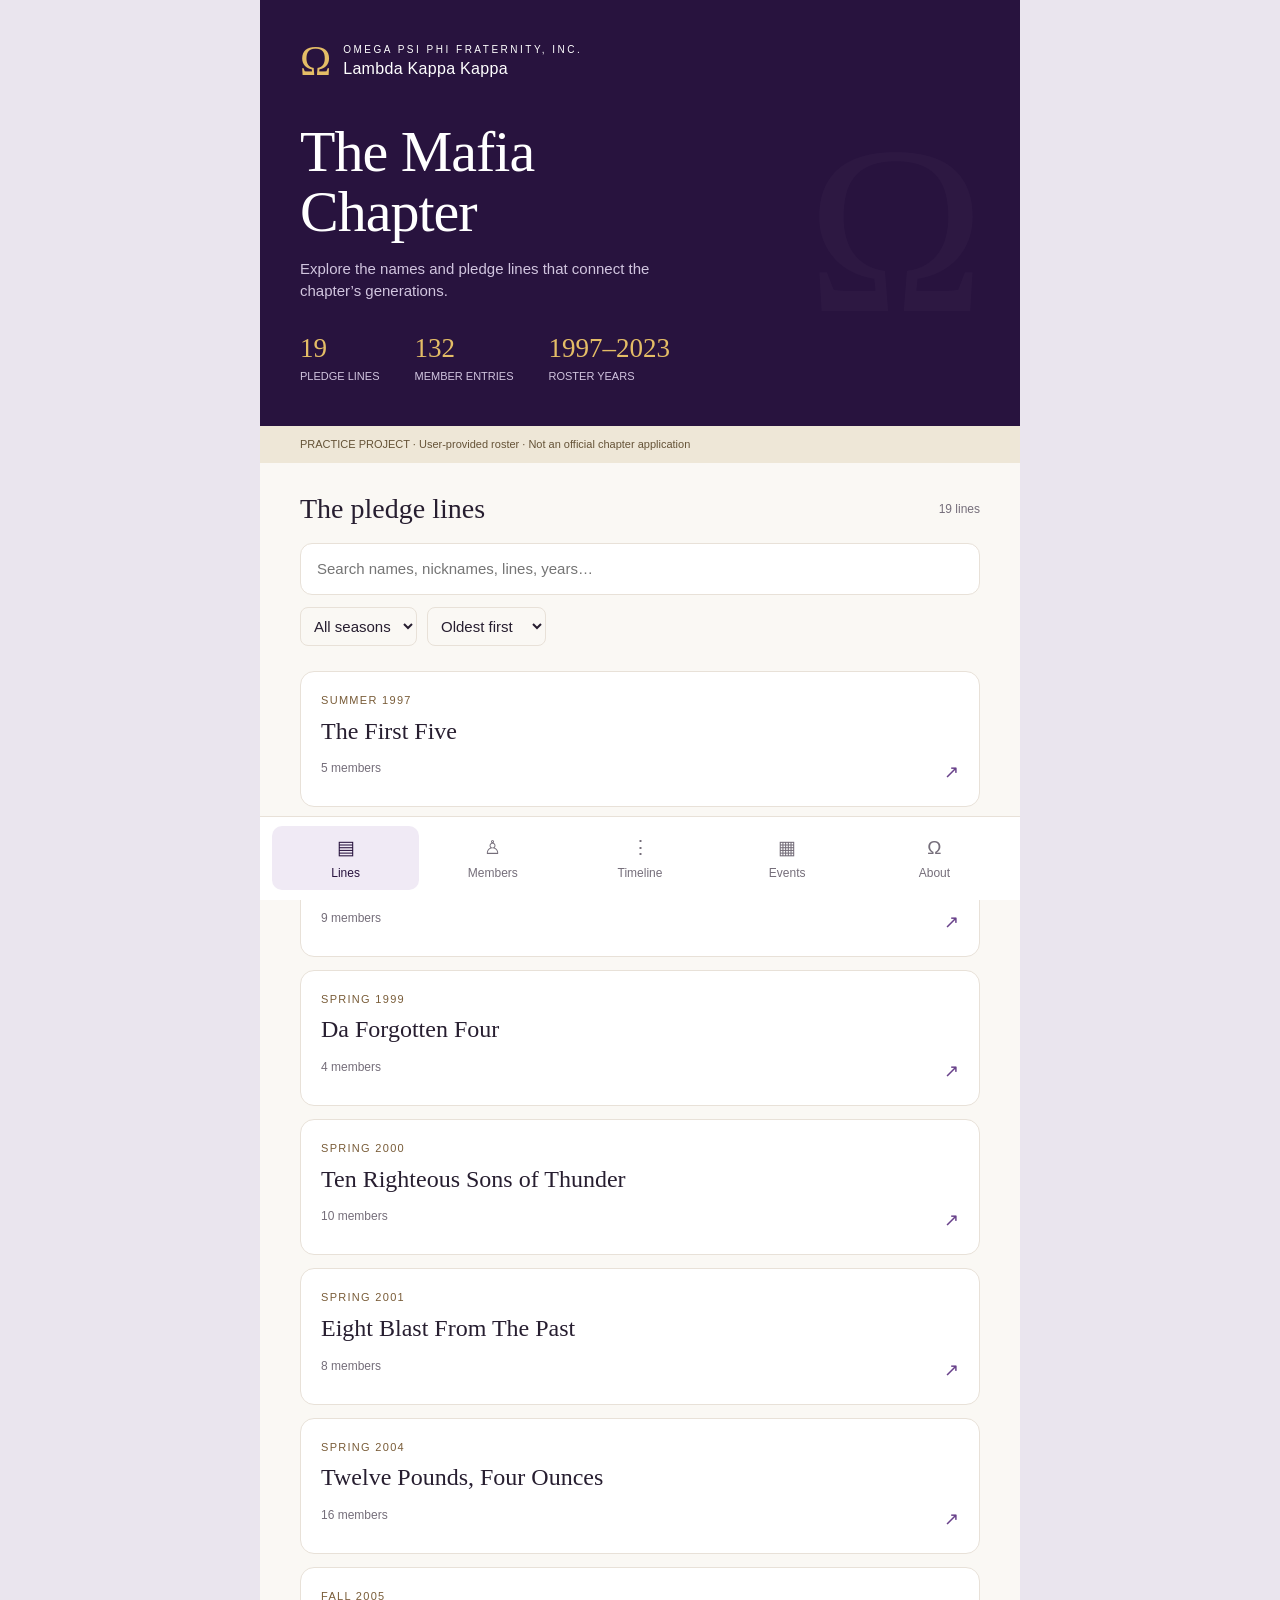
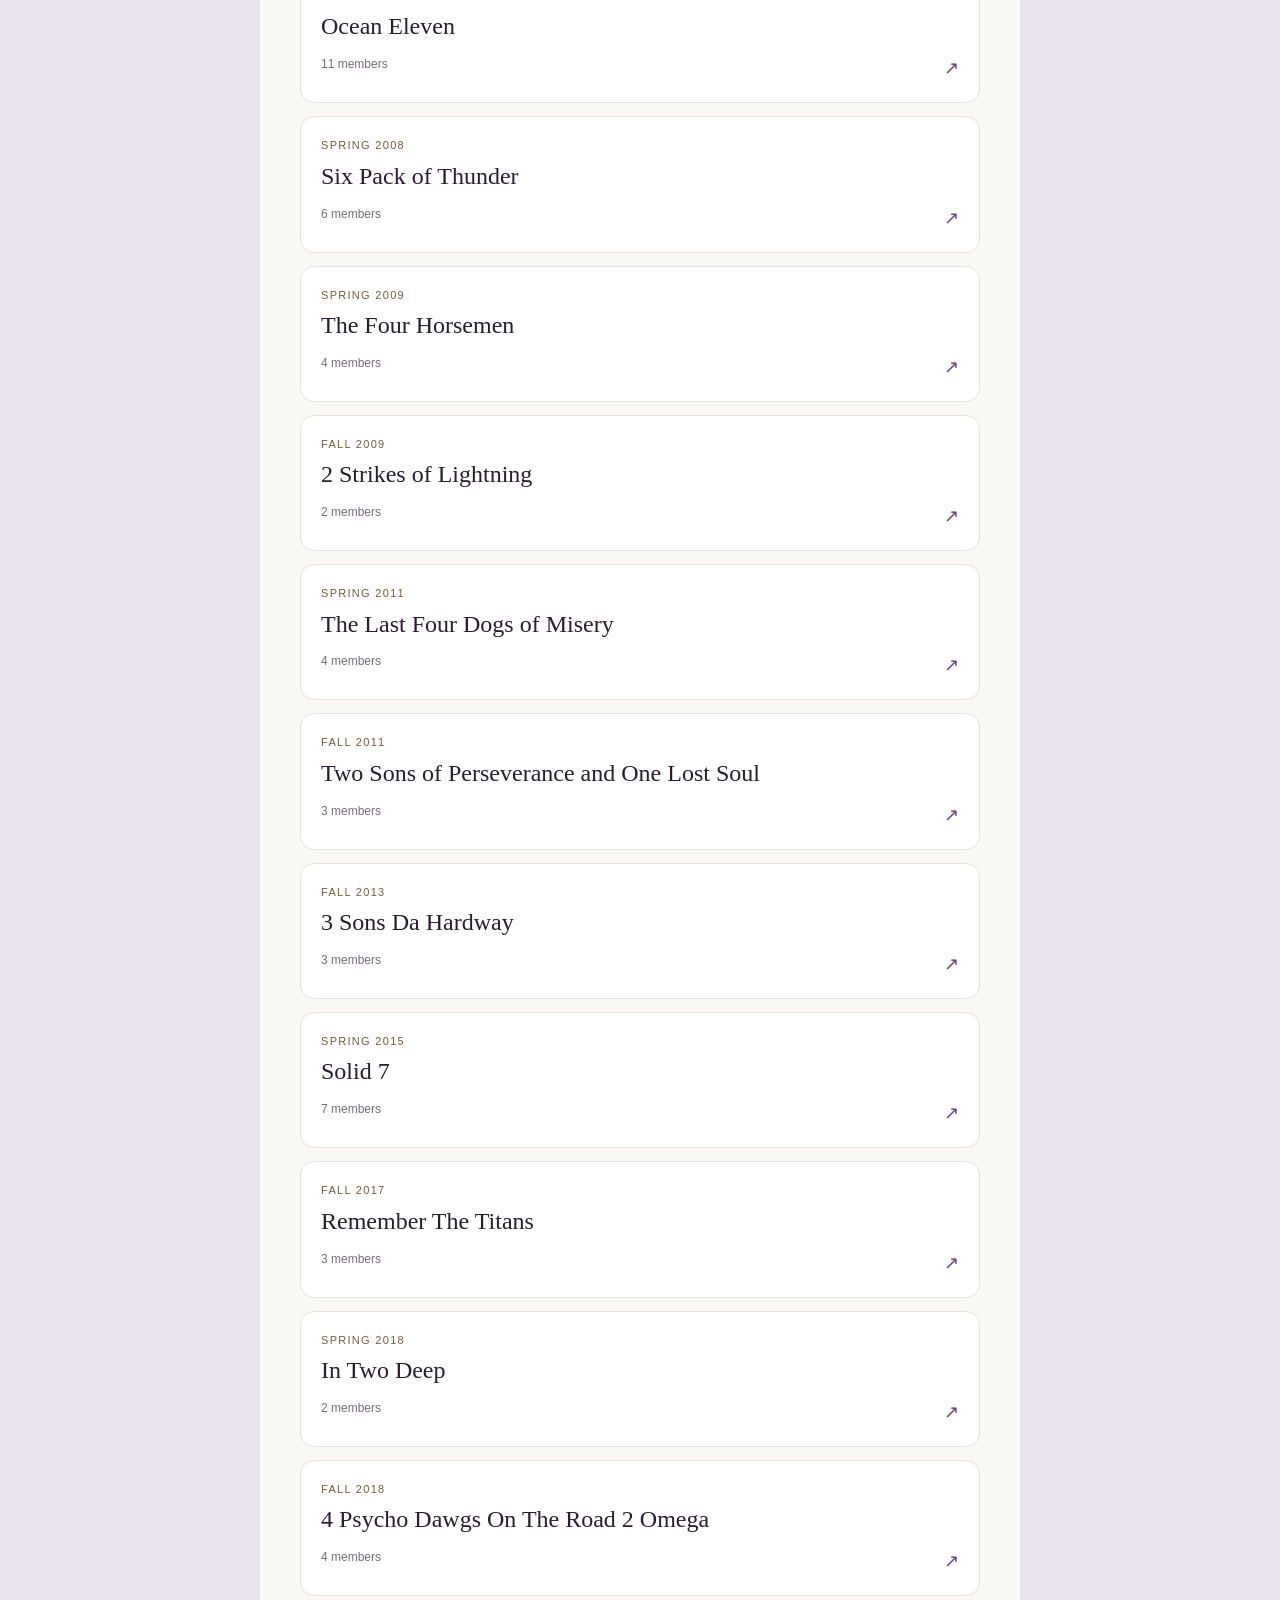
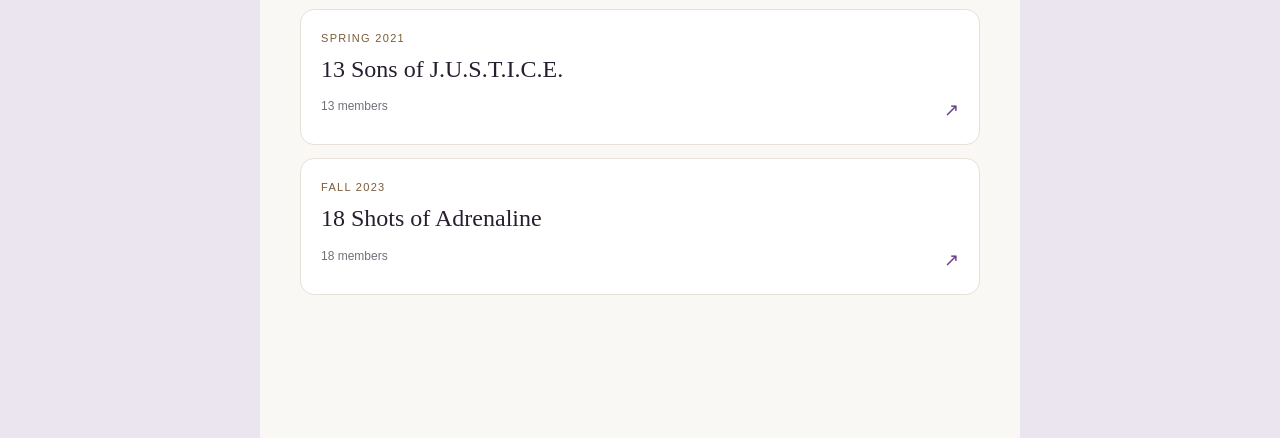
==== index.html @ e1d03f43 "Add chapter events page and lineage navigation" ====
<!doctype html>
<html lang="en"><head><meta charset="utf-8"><meta name="viewport" content="width=device-width,initial-scale=1,viewport-fit=cover"><meta name="theme-color" content="#28133e"><title>LKK · The Lineage</title>
<style>
:root{--purple:#28133e;--gold:#e4bd66;--ink:#271e30;--muted:#756e7a;--paper:#faf8f4;--line:#e8e1d8}*{box-sizing:border-box}body{margin:0;background:#eae5ee;color:var(--ink);font:15px/1.5 -apple-system,BlinkMacSystemFont,"Segoe UI",sans-serif}button,input,select{font:inherit}button{cursor:pointer}button:focus-visible,input:focus-visible,select:focus-visible{outline:3px solid #b582dc;outline-offset:3px}.app{max-width:760px;margin:auto;min-height:100dvh;background:var(--paper);padding-bottom:100px}header{background:var(--purple);color:#fff;padding:30px 25px 35px;position:relative;overflow:hidden}.brand{display:flex;align-items:center;gap:12px}.omega{color:var(--gold);font:42px Georgia,serif;line-height:1}.eyebrow{font-size:10px;letter-spacing:2.5px;text-transform:uppercase}.chapter{font-size:16px;letter-spacing:.3px}header h1{font:46px/1.04 Georgia,serif;letter-spacing:-1px;margin:40px 0 15px;max-width:420px}header h1 em{font-weight:400;color:var(--gold)}header p{color:#d1c5df;max-width:370px;margin:0}.stats{display:flex;gap:35px;margin-top:30px}.stats strong{font:27px Georgia,serif;color:var(--gold);display:block}.stats small{color:#d1c5df;font-size:11px}.watermark{position:absolute;right:-15px;top:92px;font:240px Georgia;color:#ffffff06;pointer-events:none}.notice{padding:10px 25px;background:#eee7d7;color:#655337;font-size:11px}main{padding:25px}h2{font:28px Georgia,serif;margin:0}h3{font:24px/1.2 Georgia,serif;margin:8px 0 14px}.section-head{display:flex;justify-content:space-between;gap:10px;align-items:center;margin-bottom:18px}.count{font-size:12px;color:var(--muted)}.search{width:100%;padding:14px 16px;border:1px solid var(--line);background:#fff;border-radius:12px;margin-bottom:12px}.filters{display:flex;gap:10px;margin-bottom:25px;flex-wrap:wrap}select{background:transparent;border:1px solid var(--line);border-radius:8px;padding:9px;color:var(--ink);max-width:100%}.line-card{border:1px solid var(--line);border-radius:14px;padding:20px;background:white;margin-bottom:13px;display:block;width:100%;text-align:left;color:var(--ink)}.line-card:hover{border-color:#9f7abe}.meta{font-size:11px;color:#795c38;letter-spacing:1.3px;text-transform:uppercase}.card-bottom{display:flex;justify-content:space-between;color:var(--muted);font-size:12px}.arrow{color:#69428b;font-size:18px}.avatar{display:flex;align-items:center;justify-content:center;border-radius:50%;background:#eee7f3;color:#69428b;width:43px;height:43px;flex-shrink:0;font-size:13px}.member{display:flex;width:100%;text-align:left;gap:12px;align-items:center;border:0;border-bottom:1px solid var(--line);padding:16px 0;background:none;color:var(--ink)}.member strong{font-size:14px;font-weight:600;display:block}.member small{color:var(--muted)}.nav{position:fixed;bottom:0;left:50%;transform:translateX(-50%);width:min(760px,100%);display:flex;background:#fff;border-top:1px solid var(--line);padding:9px 12px calc(10px + env(safe-area-inset-bottom));z-index:5}.nav a{flex:1;text-align:center;text-decoration:none;color:var(--muted);padding:8px;border-radius:10px;font-size:12px}.nav a:hover{background:#f0eaf5}.nav button{flex:1;border:0;background:none;color:var(--muted);padding:8px;border-radius:10px;font-size:12px}.nav span{display:block;font-size:19px;margin-bottom:2px}.nav button[aria-current=page]{color:var(--purple);background:#f0eaf5}.empty{padding:40px 10px;text-align:center;color:var(--muted)}dialog{border:0;border-radius:20px;padding:26px;width:min(500px,calc(100% - 30px));max-height:85dvh;background:var(--paper);color:var(--ink)}dialog::backdrop{background:#1f122ba8;backdrop-filter:blur(4px)}.close{float:right;background:#eae3ef;border:0;border-radius:50%;width:36px;height:36px;color:var(--purple)}.detail-hero{padding:25px 0 10px}.detail-hero .avatar{width:72px;height:72px;font-size:22px;margin-bottom:20px}.back{border:0;background:none;color:#69428b;padding:0 0 20px}.timeline{border-left:2px solid #e0d4b8;margin-left:9px;padding-left:23px}.timeline .line-card{position:relative}.timeline .line-card:before{content:'';position:absolute;left:-31px;top:24px;width:10px;height:10px;border:3px solid var(--paper);border-radius:50%;background:#916dad}.about{color:var(--muted)}.about h3{color:var(--ink);margin-top:30px}.pill{display:inline-block;background:#eee7f3;color:#69428b;border-radius:20px;padding:5px 12px;font-size:12px}.hint{font-size:12px;color:var(--muted)}@media(min-width:650px){header{padding:40px}.watermark{right:35px}main{padding:30px 40px}header h1{font-size:58px}.notice{padding-left:40px}}
</style></head><body><div class="app">
<header><div class="brand"><span class="omega" aria-hidden="true">Ω</span><div><div class="eyebrow">Omega Psi Phi Fraternity, Inc.</div><div class="chapter">Lambda Kappa Kappa</div></div></div><div class="watermark" aria-hidden="true">Ω</div><h1>The Mafia Chapter</h1><p>Explore the names and pledge lines that connect the chapter’s generations.</p><div class="stats"><div><strong id="line-count"></strong><small>PLEDGE LINES</small></div><div><strong id="member-count"></strong><small>MEMBER ENTRIES</small></div><div><strong>1997–2023</strong><small>ROSTER YEARS</small></div></div></header>
<div class="notice">PRACTICE PROJECT · User-provided roster · Not an official chapter application</div>
<main id="main"></main><nav class="nav" aria-label="Main navigation"><button data-view="lines" aria-current="page"><span aria-hidden="true">▤</span>Lines</button><button data-view="members"><span aria-hidden="true">♙</span>Members</button><button data-view="timeline"><span aria-hidden="true">⋮</span>Timeline</button><a href="events.html"><span aria-hidden="true">▦</span>Events</a><button data-view="about"><span aria-hidden="true">Ω</span>About</button></nav></div>
<dialog id="profile" aria-labelledby="profile-title"><button class="close" aria-label="Close member profile">×</button><div id="profile-body"></div></dialog>
<script id="roster" type="application/json">[{"season": "Summer", "year": 1997, "name": "The First Five", "members": ["Romey “9-mm” Smith", "Darrin “Lil-Cheese” Bedell", "James “Serious” Kador", "Troy “Quesimoto” Williams", "Deverett “He’s Resting” Vercher"]}, {"season": "Spring", "year": 1998, "name": "Notorious 9", "members": ["Parris Taylor", "James Dorsey", "Elvin Sterling", "Kevin Lee", "Richard Rey", "Dedric Moore", "Kendrick Smith", "Edwin Wilson", "Ivan Diggs"]}, {"season": "Spring", "year": 1999, "name": "Da Forgotten Four", "members": ["Edselle “AlQueholic” Cunningham, Jr.", "Edward B. “Coulon” Smith", "Jason “Quepac” Brown", "Curtis “Ghostdog” Shepherd"]}, {"season": "Spring", "year": 2000, "name": "Ten Righteous Sons of Thunder", "members": ["Leonard “Lockdown” Harry", "Donovan “Hellhound” Jackson", "Quintin “Lockjaw” Merrett", "Joe “D. J. M.I.A.” Anthony", "Hubert “Specta-Que” Robins", "Brian “Heathcliff” Hilton", "Darrin “Major Pain” Browder", "Kwame “Que-Jo” Asante", "Rogee “Que-Ball” Clark", "Michael “Pa-Pa” Watson"]}, {"season": "Spring", "year": 2001, "name": "Eight Blast From The Past", "members": ["Mario “Scrappy Que” Moody", "Jarius “Spook-Dog” Morgan", "Brian “Hands of Stone” T. Wilson", "Aaron “E.R.” Richard", "Khari “Can’t Get Right” Singleton", "Chad “Quefusion” Chrisentary", "Channing “Darkside” Warner", "George “Yogi-Que” Thompson Jr."]}, {"season": "Spring", "year": 2004, "name": "Twelve Pounds, Four Ounces", "members": ["Errol “Rev” Domingue", "Leslie “Red Bull” Parms", "Jeremy “Eddie Kane” Pierre", "Corey “Heavy Duty” Miller", "Leroy “Silencer” Taylor", "Durward “Rogain” Craig", "Johnny “Nocturnal” Duncan", "Andre “Bad Blood” Gordon", "Korey “C-Murder” Miller", "Brandon “Max Pain” Williams", "Anthony “Die-Hard” Williams", "Marcus “Executioner” Thomas", "Agaha “FrankQueStein” Brass", "Kevin “Shaky” Harris", "Andre “Deacon” Harmon", "Troy “Accountant” Jones"]}, {"season": "Fall", "year": 2005, "name": "Ocean Eleven", "members": ["Ron “Mini Me” Robertson", "Chermond “Shalamar” Thomas", "Reggie “Dr. Jekyll” Coleman", "Dale “Mr. Tibbs” Flowers", "Ritchie “Mr. Hyde” Coleman", "Jonathan “Scooter” Hebert", "Melvin “Undertaker” Grigsby", "Isreal “Miestro” Williams", "Anthony “Jamaica-Q Funk” Ewers", "Robert “Rockwilder” Parham", "James “John Coffee” Thomas"]}, {"season": "Spring", "year": 2008, "name": "Six Pack of Thunder", "members": ["Elliott “Strong Arm” Searcy", "Derek “Ab-Que-La-The Butcher” Morgan", "Theo “G Que” Holt", "Edgar “Diabolic Que” Algere", "Myron “GridLock” Daniels", "Thomas “Que Ban” Williams Jr."]}, {"season": "Spring", "year": 2009, "name": "The Four Horsemen", "members": ["Markus “Scooby Que” Sylvester", "Warren “Muddy Waters” Fort", "James “Making The Band” Charles", "Michael “Tackleberry” Swilley"]}, {"season": "Fall", "year": 2009, "name": "2 Strikes of Lightning", "members": ["Donald “Psycho Pathic Que” Robins II", "Kenya “Querazy” Rounds"]}, {"season": "Spring", "year": 2011, "name": "The Last Four Dogs of Misery", "members": ["Jehu “Queruption” Portier", "Leo “Half-Dead” Walls Jr.", "John “Olym-Que-lus” Moffit", "Melvin “Peek-Que-Boo” Edwards"]}, {"season": "Fall", "year": 2011, "name": "Two Sons of Perseverance and One Lost Soul", "members": ["Jaubert Anbeau IV", "Willie Parms", "K.C. “Bojangles” Gilbert"]}, {"season": "Fall", "year": 2013, "name": "3 Sons Da Hardway", "members": ["Emerson “Que Tight” Jackson", "Vernon “Call Dawg” Langley", "Rayland “Under Dawg” Johnson"]}, {"season": "Spring", "year": 2015, "name": "Solid 7", "members": ["Tremelle “Grey Skull” Neldare", "Walter “Q Militant” Griffin", "Ryan “The Qonductor” Harris", "Bryant “Jangle Leg” Clark", "Jeffrey “Wallstreet” Mickles", "Ashley “Qornbread” Williams", "Brice “BaQbone” Bates"]}, {"season": "Fall", "year": 2017, "name": "Remember The Titans", "members": ["Jerrett “Menoetius” Hickman", "Raymond “Prometheus” Bridges II", "Brandon “Epimetheus” Jones"]}, {"season": "Spring", "year": 2018, "name": "In Two Deep", "members": ["Antonio “BuQwheat” Gardner", "Matthew “DiplQmatt” Robins"]}, {"season": "Fall", "year": 2018, "name": "4 Psycho Dawgs On The Road 2 Omega", "members": ["Burnell “TiΩketmaster” Thompson", "DeCarlo “Benjamin ButtΩn” Lyles", "Brandon “Hat TriΩΩΩ” Miles", "Charles “Joe ClarΩ” Ayles"]}, {"season": "Spring", "year": 2021, "name": "13 Sons of J.U.S.T.I.C.E.", "members": ["Khiry “CoΩtail” Allen", "Arman “BreaΩing Point” Douglas", "Silas “Night Ωourt” Thomas, Jr.", "Darren “Daddy Duty” Ahmed", "Andrae’ “SharpshΩΩter” Holliday, Jr.", "Lee “Quiet Storm” Dixon, III", "Kenric “PlaymaΩer” Hickerson", "Murphy “Training Day” Paul", "Ronson “Her’Que’les” Scott, Sr.", "Lamont “National EnΩuirer” Cole", "Billy “The Ωovenant” Washington", "Elliott “PeacemaΩer” Temple", "Katrell “CaretaΩer” Dixon"]}, {"season": "Fall", "year": 2023, "name": "18 Shots of Adrenaline", "members": ["Chad “Chainsaw MassaΩre” Gradney", "Dwight “Ω-rious George” Robinson", "Christopher “CombaΩ Kid” Oubre", "Corey “G-4 Ωlassified” Audrict", "O.T. “Ω-fessions” Griffin", "Jordan “Bar ResΩue” Riullano", "Willie “Ωountry Grammar” Smith", "Anthony “VentriloΩuist” Jones", "William “Ωlockwork” Whitley", "Larry “MetiΩulous” Warner", "Joseph “BooΩ of Job” Coleman", "Jayson “BaΩdraft” Royal", "Marshon “Ice Ωube” Isaac", "Danzell “JaΩ of All Trades” Miller", "Terry “Ωlutch Performer” McNeely", "Larry “KinΩfish” Selders, Sr.", "Thomas “MalΩoIm X” Jackson", "Brandon “Ω’Angelo” Powell"]}]</script>
<script>
const lines=JSON.parse(document.getElementById('roster').textContent);
const main=document.getElementById('main'),dialog=document.getElementById('profile');
const members=lines.flatMap((line,li)=>line.members.map((name,mi)=>({name,line,li,mi})));
let view='lines',query='',season='All seasons',sort='oldest';
const escapeHtml=s=>String(s).replace(/[&<>"']/g,c=>({'&':'&amp;','<':'&lt;','>':'&gt;','"':'&quot;',"'":'&#39;'}[c]));
const fold=s=>s.normalize('NFKD').toLowerCase().replace(/[“”‘’'".,’-]/g,'').replace(/\s+/g,' ').trim();
function splitName(name){const match=name.match(/^(.*?)“(.*?)”\s*(.*)$/);return match?{full:(match[1]+match[3]).trim(),nick:match[2]}:{full:name,nick:''}}
function initials(name){return splitName(name).full.split(' ').filter(Boolean).slice(0,2).map(n=>n[0]).join('')}
function memberButton(m){const n=splitName(m.name);return `<button class="member" data-member="${m.li}:${m.mi}"><span class="avatar" aria-hidden="true">${escapeHtml(initials(m.name))}</span><span><strong>${escapeHtml(n.full)}</strong><small>${n.nick?escapeHtml('“'+n.nick+'”')+' · ':''}${m.line.season} ${m.line.year}</small></span><span class="arrow" style="margin-left:auto" aria-hidden="true">›</span></button>`}
function card(line){return `<button class="line-card" data-line="${lines.indexOf(line)}"><div class="meta">${line.season} ${line.year}</div><h3>${escapeHtml(line.name)}</h3><div class="card-bottom"><span>${line.members.length} members</span><span class="arrow" aria-hidden="true">↗</span></div></button>`}
function controls(){return `<input id="search" class="search" type="search" placeholder="Search names, nicknames, lines, years…" aria-label="Search lineage" value="${escapeHtml(query)}"><div class="filters"><select id="season" aria-label="Filter by season">${['All seasons','Spring','Summer','Fall'].map(s=>`<option ${season===s?'selected':''}>${s}</option>`).join('')}</select><select id="sort" aria-label="Sort years"><option value="oldest" ${sort==='oldest'?'selected':''}>Oldest first</option><option value="newest" ${sort==='newest'?'selected':''}>Newest first</option></select></div><div id="results" aria-live="polite"></div>`}
function matches(line){return season==='All seasons'||line.season===season}
function ordered(arr){return sort==='newest'?[...arr].reverse():arr}
function results(){const q=fold(query);let html,count;if(view==='members'){const filtered=ordered(members.filter(m=>matches(m.line)&&fold(m.name+' '+m.line.name+' '+m.line.season+' '+m.line.year).includes(q)));count=filtered.length;html=filtered.map(memberButton).join('')}else{const filtered=ordered(lines.filter(l=>matches(l)&&fold(l.season+' '+l.year+' '+l.name+' '+l.members.join(' ')).includes(q)));count=filtered.length;html=filtered.map(card).join('');if(view==='timeline')html=`<div class="timeline">${html}</div>`}document.getElementById('result-count').textContent=count+' '+(view==='members'?'members':'lines');document.getElementById('results').innerHTML=count?html:'<p class="empty">No matches. Try another name, year, or season.</p>'}
function render(){if(view==='about'){main.innerHTML=`<h2>Rooted in brotherhood.</h2><div class="about"><h3>The chapter archive</h3><p>A practice application exploring the pledge-line history of Lambda Kappa Kappa Chapter, Omega Psi Phi Fraternity, Inc.</p><p>The roster contains ${lines.length} lines and ${members.length} member entries, supplied for this project. Displayed years reflect that roster, rather than a claim of complete chapter history.</p><h3>About the records</h3><p>Names, nicknames, and line titles follow the supplied roster, with spacing and quotation punctuation cleaned up. Members remain in the supplied order. Official line numbers and mentor relationships have not been supplied.</p><p>“Twelve Pounds, Four Ounces” contains 16 supplied names. All 16 are retained.</p><h3>Practice version</h3><p>This version runs locally in your browser. It has no accounts, remote database, or editing system.</p></div>`;return}main.innerHTML=`<div class="section-head"><h2>${{lines:'The pledge lines',members:'The brotherhood',timeline:'Through the years'}[view]}</h2><span class="count" id="result-count"></span></div>${controls()}`;results();document.getElementById('search').addEventListener('input',e=>{query=e.target.value;results()});document.getElementById('season').addEventListener('change',e=>{season=e.target.value;results()});document.getElementById('sort').addEventListener('change',e=>{sort=e.target.value;results()})}
document.querySelector('.nav').addEventListener('click',e=>{const button=e.target.closest('[data-view]');if(!button)return;view=button.dataset.view;document.querySelectorAll('[data-view]').forEach(b=>b.removeAttribute('aria-current'));button.setAttribute('aria-current','page');render();main.scrollIntoView({behavior:matchMedia('(prefers-reduced-motion: reduce)').matches?'instant':'smooth'})});
main.addEventListener('click',e=>{const lineButton=e.target.closest('[data-line]'),member=e.target.closest('[data-member]');if(lineButton){const li=Number(lineButton.dataset.line),line=lines[li];main.innerHTML=`<button class="back">← Back to ${view==='timeline'?'timeline':'lines'}</button><div class="meta">${line.season} ${line.year}</div><h2>${escapeHtml(line.name)}</h2><p class="hint">${line.members.length} members · Listed in the order provided</p>${members.filter(m=>m.li===li).map(memberButton).join('')}`;main.querySelector('.back').addEventListener('click',render);main.scrollIntoView({behavior:'instant'})}if(member){const [li,mi]=member.dataset.member.split(':').map(Number),line=lines[li],name=splitName(line.members[mi]);document.getElementById('profile-body').innerHTML=`<div class="detail-hero"><div class="avatar" aria-hidden="true">${escapeHtml(initials(line.members[mi]))}</div><div class="meta">Lambda Kappa Kappa</div><h2 id="profile-title">${escapeHtml(name.full)}</h2>${name.nick?`<h3>“${escapeHtml(name.nick)}”</h3>`:''}<p class="pill">${line.season} ${line.year}</p><h3>${escapeHtml(line.name)}</h3><p class="hint">From the chapter lineage roster provided for this practice project.</p></div>`;dialog.showModal()}});
dialog.querySelector('.close').addEventListener('click',()=>dialog.close());dialog.addEventListener('click',e=>{if(e.target===dialog){const r=dialog.getBoundingClientRect();if(e.clientX<r.left||e.clientX>r.right||e.clientY<r.top||e.clientY>r.bottom)dialog.close()}});
document.getElementById('line-count').textContent=lines.length;document.getElementById('member-count').textContent=members.length;render();
</script></body></html>
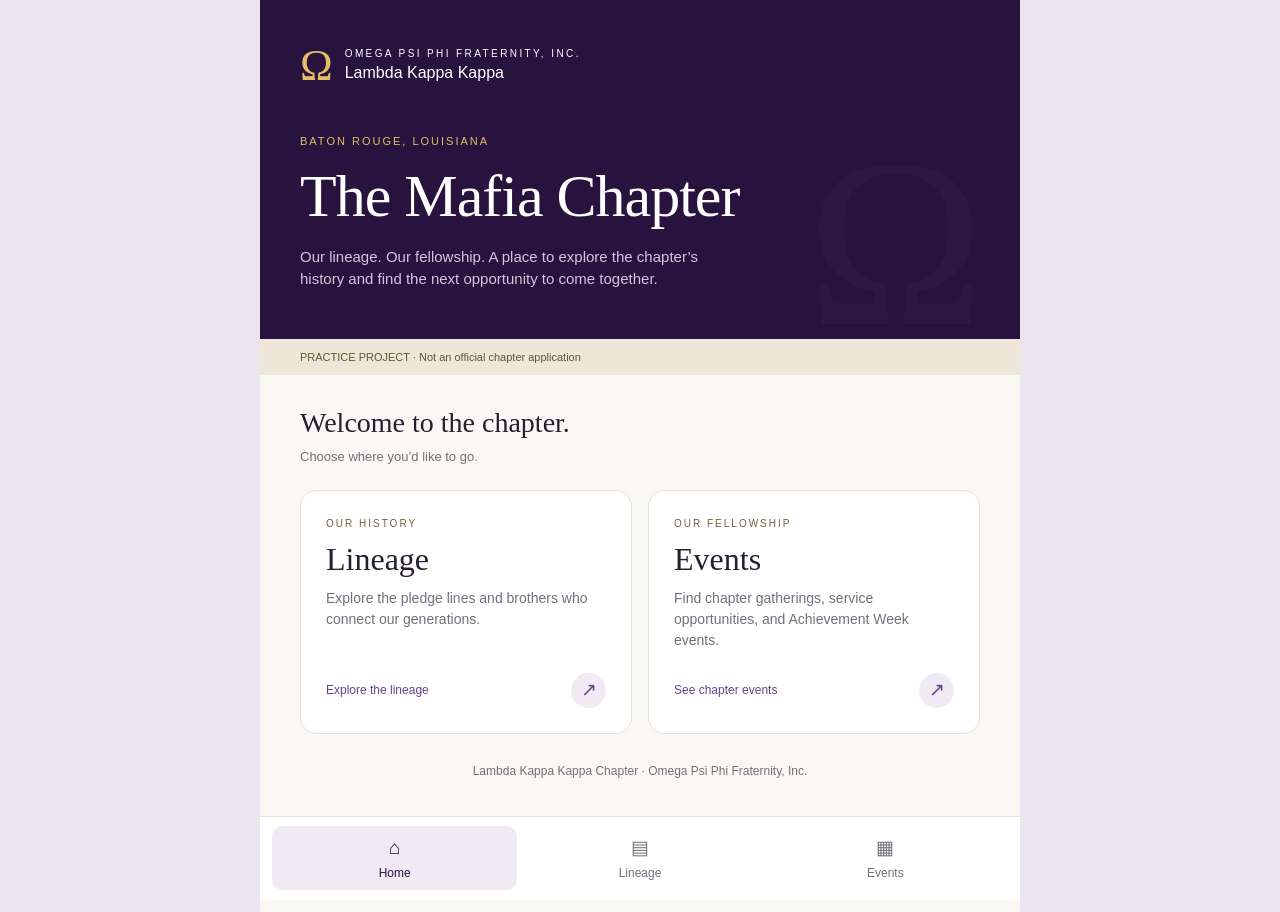
==== commit e05dbb62: "Add chapter home page and rename events headline Fellowship" ====
--- a/index.html
+++ b/index.html
@@ -1,31 +1,4 @@
 <!doctype html>
-<html lang="en"><head><meta charset="utf-8"><meta name="viewport" content="width=device-width,initial-scale=1,viewport-fit=cover"><meta name="theme-color" content="#28133e"><title>LKK · The Lineage</title>
-<style>
-:root{--purple:#28133e;--gold:#e4bd66;--ink:#271e30;--muted:#756e7a;--paper:#faf8f4;--line:#e8e1d8}*{box-sizing:border-box}body{margin:0;background:#eae5ee;color:var(--ink);font:15px/1.5 -apple-system,BlinkMacSystemFont,"Segoe UI",sans-serif}button,input,select{font:inherit}button{cursor:pointer}button:focus-visible,input:focus-visible,select:focus-visible{outline:3px solid #b582dc;outline-offset:3px}.app{max-width:760px;margin:auto;min-height:100dvh;background:var(--paper);padding-bottom:100px}header{background:var(--purple);color:#fff;padding:30px 25px 35px;position:relative;overflow:hidden}.brand{display:flex;align-items:center;gap:12px}.omega{color:var(--gold);font:42px Georgia,serif;line-height:1}.eyebrow{font-size:10px;letter-spacing:2.5px;text-transform:uppercase}.chapter{font-size:16px;letter-spacing:.3px}header h1{font:46px/1.04 Georgia,serif;letter-spacing:-1px;margin:40px 0 15px;max-width:420px}header h1 em{font-weight:400;color:var(--gold)}header p{color:#d1c5df;max-width:370px;margin:0}.stats{display:flex;gap:35px;margin-top:30px}.stats strong{font:27px Georgia,serif;color:var(--gold);display:block}.stats small{color:#d1c5df;font-size:11px}.watermark{position:absolute;right:-15px;top:92px;font:240px Georgia;color:#ffffff06;pointer-events:none}.notice{padding:10px 25px;background:#eee7d7;color:#655337;font-size:11px}main{padding:25px}h2{font:28px Georgia,serif;margin:0}h3{font:24px/1.2 Georgia,serif;margin:8px 0 14px}.section-head{display:flex;justify-content:space-between;gap:10px;align-items:center;margin-bottom:18px}.count{font-size:12px;color:var(--muted)}.search{width:100%;padding:14px 16px;border:1px solid var(--line);background:#fff;border-radius:12px;margin-bottom:12px}.filters{display:flex;gap:10px;margin-bottom:25px;flex-wrap:wrap}select{background:transparent;border:1px solid var(--line);border-radius:8px;padding:9px;color:var(--ink);max-width:100%}.line-card{border:1px solid var(--line);border-radius:14px;padding:20px;background:white;margin-bottom:13px;display:block;width:100%;text-align:left;color:var(--ink)}.line-card:hover{border-color:#9f7abe}.meta{font-size:11px;color:#795c38;letter-spacing:1.3px;text-transform:uppercase}.card-bottom{display:flex;justify-content:space-between;color:var(--muted);font-size:12px}.arrow{color:#69428b;font-size:18px}.avatar{display:flex;align-items:center;justify-content:center;border-radius:50%;background:#eee7f3;color:#69428b;width:43px;height:43px;flex-shrink:0;font-size:13px}.member{display:flex;width:100%;text-align:left;gap:12px;align-items:center;border:0;border-bottom:1px solid var(--line);padding:16px 0;background:none;color:var(--ink)}.member strong{font-size:14px;font-weight:600;display:block}.member small{color:var(--muted)}.nav{position:fixed;bottom:0;left:50%;transform:translateX(-50%);width:min(760px,100%);display:flex;background:#fff;border-top:1px solid var(--line);padding:9px 12px calc(10px + env(safe-area-inset-bottom));z-index:5}.nav a{flex:1;text-align:center;text-decoration:none;color:var(--muted);padding:8px;border-radius:10px;font-size:12px}.nav a:hover{background:#f0eaf5}.nav button{flex:1;border:0;background:none;color:var(--muted);padding:8px;border-radius:10px;font-size:12px}.nav span{display:block;font-size:19px;margin-bottom:2px}.nav button[aria-current=page]{color:var(--purple);background:#f0eaf5}.empty{padding:40px 10px;text-align:center;color:var(--muted)}dialog{border:0;border-radius:20px;padding:26px;width:min(500px,calc(100% - 30px));max-height:85dvh;background:var(--paper);color:var(--ink)}dialog::backdrop{background:#1f122ba8;backdrop-filter:blur(4px)}.close{float:right;background:#eae3ef;border:0;border-radius:50%;width:36px;height:36px;color:var(--purple)}.detail-hero{padding:25px 0 10px}.detail-hero .avatar{width:72px;height:72px;font-size:22px;margin-bottom:20px}.back{border:0;background:none;color:#69428b;padding:0 0 20px}.timeline{border-left:2px solid #e0d4b8;margin-left:9px;padding-left:23px}.timeline .line-card{position:relative}.timeline .line-card:before{content:'';position:absolute;left:-31px;top:24px;width:10px;height:10px;border:3px solid var(--paper);border-radius:50%;background:#916dad}.about{color:var(--muted)}.about h3{color:var(--ink);margin-top:30px}.pill{display:inline-block;background:#eee7f3;color:#69428b;border-radius:20px;padding:5px 12px;font-size:12px}.hint{font-size:12px;color:var(--muted)}@media(min-width:650px){header{padding:40px}.watermark{right:35px}main{padding:30px 40px}header h1{font-size:58px}.notice{padding-left:40px}}
-</style></head><body><div class="app">
-<header><div class="brand"><span class="omega" aria-hidden="true">Ω</span><div><div class="eyebrow">Omega Psi Phi Fraternity, Inc.</div><div class="chapter">Lambda Kappa Kappa</div></div></div><div class="watermark" aria-hidden="true">Ω</div><h1>The Mafia Chapter</h1><p>Explore the names and pledge lines that connect the chapter’s generations.</p><div class="stats"><div><strong id="line-count"></strong><small>PLEDGE LINES</small></div><div><strong id="member-count"></strong><small>MEMBER ENTRIES</small></div><div><strong>1997–2023</strong><small>ROSTER YEARS</small></div></div></header>
-<div class="notice">PRACTICE PROJECT · User-provided roster · Not an official chapter application</div>
-<main id="main"></main><nav class="nav" aria-label="Main navigation"><button data-view="lines" aria-current="page"><span aria-hidden="true">▤</span>Lines</button><button data-view="members"><span aria-hidden="true">♙</span>Members</button><button data-view="timeline"><span aria-hidden="true">⋮</span>Timeline</button><a href="events.html"><span aria-hidden="true">▦</span>Events</a><button data-view="about"><span aria-hidden="true">Ω</span>About</button></nav></div>
-<dialog id="profile" aria-labelledby="profile-title"><button class="close" aria-label="Close member profile">×</button><div id="profile-body"></div></dialog>
-<script id="roster" type="application/json">[{"season": "Summer", "year": 1997, "name": "The First Five", "members": ["Romey “9-mm” Smith", "Darrin “Lil-Cheese” Bedell", "James “Serious” Kador", "Troy “Quesimoto” Williams", "Deverett “He’s Resting” Vercher"]}, {"season": "Spring", "year": 1998, "name": "Notorious 9", "members": ["Parris Taylor", "James Dorsey", "Elvin Sterling", "Kevin Lee", "Richard Rey", "Dedric Moore", "Kendrick Smith", "Edwin Wilson", "Ivan Diggs"]}, {"season": "Spring", "year": 1999, "name": "Da Forgotten Four", "members": ["Edselle “AlQueholic” Cunningham, Jr.", "Edward B. “Coulon” Smith", "Jason “Quepac” Brown", "Curtis “Ghostdog” Shepherd"]}, {"season": "Spring", "year": 2000, "name": "Ten Righteous Sons of Thunder", "members": ["Leonard “Lockdown” Harry", "Donovan “Hellhound” Jackson", "Quintin “Lockjaw” Merrett", "Joe “D. J. M.I.A.” Anthony", "Hubert “Specta-Que” Robins", "Brian “Heathcliff” Hilton", "Darrin “Major Pain” Browder", "Kwame “Que-Jo” Asante", "Rogee “Que-Ball” Clark", "Michael “Pa-Pa” Watson"]}, {"season": "Spring", "year": 2001, "name": "Eight Blast From The Past", "members": ["Mario “Scrappy Que” Moody", "Jarius “Spook-Dog” Morgan", "Brian “Hands of Stone” T. Wilson", "Aaron “E.R.” Richard", "Khari “Can’t Get Right” Singleton", "Chad “Quefusion” Chrisentary", "Channing “Darkside” Warner", "George “Yogi-Que” Thompson Jr."]}, {"season": "Spring", "year": 2004, "name": "Twelve Pounds, Four Ounces", "members": ["Errol “Rev” Domingue", "Leslie “Red Bull” Parms", "Jeremy “Eddie Kane” Pierre", "Corey “Heavy Duty” Miller", "Leroy “Silencer” Taylor", "Durward “Rogain” Craig", "Johnny “Nocturnal” Duncan", "Andre “Bad Blood” Gordon", "Korey “C-Murder” Miller", "Brandon “Max Pain” Williams", "Anthony “Die-Hard” Williams", "Marcus “Executioner” Thomas", "Agaha “FrankQueStein” Brass", "Kevin “Shaky” Harris", "Andre “Deacon” Harmon", "Troy “Accountant” Jones"]}, {"season": "Fall", "year": 2005, "name": "Ocean Eleven", "members": ["Ron “Mini Me” Robertson", "Chermond “Shalamar” Thomas", "Reggie “Dr. Jekyll” Coleman", "Dale “Mr. Tibbs” Flowers", "Ritchie “Mr. Hyde” Coleman", "Jonathan “Scooter” Hebert", "Melvin “Undertaker” Grigsby", "Isreal “Miestro” Williams", "Anthony “Jamaica-Q Funk” Ewers", "Robert “Rockwilder” Parham", "James “John Coffee” Thomas"]}, {"season": "Spring", "year": 2008, "name": "Six Pack of Thunder", "members": ["Elliott “Strong Arm” Searcy", "Derek “Ab-Que-La-The Butcher” Morgan", "Theo “G Que” Holt", "Edgar “Diabolic Que” Algere", "Myron “GridLock” Daniels", "Thomas “Que Ban” Williams Jr."]}, {"season": "Spring", "year": 2009, "name": "The Four Horsemen", "members": ["Markus “Scooby Que” Sylvester", "Warren “Muddy Waters” Fort", "James “Making The Band” Charles", "Michael “Tackleberry” Swilley"]}, {"season": "Fall", "year": 2009, "name": "2 Strikes of Lightning", "members": ["Donald “Psycho Pathic Que” Robins II", "Kenya “Querazy” Rounds"]}, {"season": "Spring", "year": 2011, "name": "The Last Four Dogs of Misery", "members": ["Jehu “Queruption” Portier", "Leo “Half-Dead” Walls Jr.", "John “Olym-Que-lus” Moffit", "Melvin “Peek-Que-Boo” Edwards"]}, {"season": "Fall", "year": 2011, "name": "Two Sons of Perseverance and One Lost Soul", "members": ["Jaubert Anbeau IV", "Willie Parms", "K.C. “Bojangles” Gilbert"]}, {"season": "Fall", "year": 2013, "name": "3 Sons Da Hardway", "members": ["Emerson “Que Tight” Jackson", "Vernon “Call Dawg” Langley", "Rayland “Under Dawg” Johnson"]}, {"season": "Spring", "year": 2015, "name": "Solid 7", "members": ["Tremelle “Grey Skull” Neldare", "Walter “Q Militant” Griffin", "Ryan “The Qonductor” Harris", "Bryant “Jangle Leg” Clark", "Jeffrey “Wallstreet” Mickles", "Ashley “Qornbread” Williams", "Brice “BaQbone” Bates"]}, {"season": "Fall", "year": 2017, "name": "Remember The Titans", "members": ["Jerrett “Menoetius” Hickman", "Raymond “Prometheus” Bridges II", "Brandon “Epimetheus” Jones"]}, {"season": "Spring", "year": 2018, "name": "In Two Deep", "members": ["Antonio “BuQwheat” Gardner", "Matthew “DiplQmatt” Robins"]}, {"season": "Fall", "year": 2018, "name": "4 Psycho Dawgs On The Road 2 Omega", "members": ["Burnell “TiΩketmaster” Thompson", "DeCarlo “Benjamin ButtΩn” Lyles", "Brandon “Hat TriΩΩΩ” Miles", "Charles “Joe ClarΩ” Ayles"]}, {"season": "Spring", "year": 2021, "name": "13 Sons of J.U.S.T.I.C.E.", "members": ["Khiry “CoΩtail” Allen", "Arman “BreaΩing Point” Douglas", "Silas “Night Ωourt” Thomas, Jr.", "Darren “Daddy Duty” Ahmed", "Andrae’ “SharpshΩΩter” Holliday, Jr.", "Lee “Quiet Storm” Dixon, III", "Kenric “PlaymaΩer” Hickerson", "Murphy “Training Day” Paul", "Ronson “Her’Que’les” Scott, Sr.", "Lamont “National EnΩuirer” Cole", "Billy “The Ωovenant” Washington", "Elliott “PeacemaΩer” Temple", "Katrell “CaretaΩer” Dixon"]}, {"season": "Fall", "year": 2023, "name": "18 Shots of Adrenaline", "members": ["Chad “Chainsaw MassaΩre” Gradney", "Dwight “Ω-rious George” Robinson", "Christopher “CombaΩ Kid” Oubre", "Corey “G-4 Ωlassified” Audrict", "O.T. “Ω-fessions” Griffin", "Jordan “Bar ResΩue” Riullano", "Willie “Ωountry Grammar” Smith", "Anthony “VentriloΩuist” Jones", "William “Ωlockwork” Whitley", "Larry “MetiΩulous” Warner", "Joseph “BooΩ of Job” Coleman", "Jayson “BaΩdraft” Royal", "Marshon “Ice Ωube” Isaac", "Danzell “JaΩ of All Trades” Miller", "Terry “Ωlutch Performer” McNeely", "Larry “KinΩfish” Selders, Sr.", "Thomas “MalΩoIm X” Jackson", "Brandon “Ω’Angelo” Powell"]}]</script>
-<script>
-const lines=JSON.parse(document.getElementById('roster').textContent);
-const main=document.getElementById('main'),dialog=document.getElementById('profile');
-const members=lines.flatMap((line,li)=>line.members.map((name,mi)=>({name,line,li,mi})));
-let view='lines',query='',season='All seasons',sort='oldest';
-const escapeHtml=s=>String(s).replace(/[&<>"']/g,c=>({'&':'&amp;','<':'&lt;','>':'&gt;','"':'&quot;',"'":'&#39;'}[c]));
-const fold=s=>s.normalize('NFKD').toLowerCase().replace(/[“”‘’'".,’-]/g,'').replace(/\s+/g,' ').trim();
-function splitName(name){const match=name.match(/^(.*?)“(.*?)”\s*(.*)$/);return match?{full:(match[1]+match[3]).trim(),nick:match[2]}:{full:name,nick:''}}
-function initials(name){return splitName(name).full.split(' ').filter(Boolean).slice(0,2).map(n=>n[0]).join('')}
-function memberButton(m){const n=splitName(m.name);return `<button class="member" data-member="${m.li}:${m.mi}"><span class="avatar" aria-hidden="true">${escapeHtml(initials(m.name))}</span><span><strong>${escapeHtml(n.full)}</strong><small>${n.nick?escapeHtml('“'+n.nick+'”')+' · ':''}${m.line.season} ${m.line.year}</small></span><span class="arrow" style="margin-left:auto" aria-hidden="true">›</span></button>`}
-function card(line){return `<button class="line-card" data-line="${lines.indexOf(line)}"><div class="meta">${line.season} ${line.year}</div><h3>${escapeHtml(line.name)}</h3><div class="card-bottom"><span>${line.members.length} members</span><span class="arrow" aria-hidden="true">↗</span></div></button>`}
-function controls(){return `<input id="search" class="search" type="search" placeholder="Search names, nicknames, lines, years…" aria-label="Search lineage" value="${escapeHtml(query)}"><div class="filters"><select id="season" aria-label="Filter by season">${['All seasons','Spring','Summer','Fall'].map(s=>`<option ${season===s?'selected':''}>${s}</option>`).join('')}</select><select id="sort" aria-label="Sort years"><option value="oldest" ${sort==='oldest'?'selected':''}>Oldest first</option><option value="newest" ${sort==='newest'?'selected':''}>Newest first</option></select></div><div id="results" aria-live="polite"></div>`}
-function matches(line){return season==='All seasons'||line.season===season}
-function ordered(arr){return sort==='newest'?[...arr].reverse():arr}
-function results(){const q=fold(query);let html,count;if(view==='members'){const filtered=ordered(members.filter(m=>matches(m.line)&&fold(m.name+' '+m.line.name+' '+m.line.season+' '+m.line.year).includes(q)));count=filtered.length;html=filtered.map(memberButton).join('')}else{const filtered=ordered(lines.filter(l=>matches(l)&&fold(l.season+' '+l.year+' '+l.name+' '+l.members.join(' ')).includes(q)));count=filtered.length;html=filtered.map(card).join('');if(view==='timeline')html=`<div class="timeline">${html}</div>`}document.getElementById('result-count').textContent=count+' '+(view==='members'?'members':'lines');document.getElementById('results').innerHTML=count?html:'<p class="empty">No matches. Try another name, year, or season.</p>'}
-function render(){if(view==='about'){main.innerHTML=`<h2>Rooted in brotherhood.</h2><div class="about"><h3>The chapter archive</h3><p>A practice application exploring the pledge-line history of Lambda Kappa Kappa Chapter, Omega Psi Phi Fraternity, Inc.</p><p>The roster contains ${lines.length} lines and ${members.length} member entries, supplied for this project. Displayed years reflect that roster, rather than a claim of complete chapter history.</p><h3>About the records</h3><p>Names, nicknames, and line titles follow the supplied roster, with spacing and quotation punctuation cleaned up. Members remain in the supplied order. Official line numbers and mentor relationships have not been supplied.</p><p>“Twelve Pounds, Four Ounces” contains 16 supplied names. All 16 are retained.</p><h3>Practice version</h3><p>This version runs locally in your browser. It has no accounts, remote database, or editing system.</p></div>`;return}main.innerHTML=`<div class="section-head"><h2>${{lines:'The pledge lines',members:'The brotherhood',timeline:'Through the years'}[view]}</h2><span class="count" id="result-count"></span></div>${controls()}`;results();document.getElementById('search').addEventListener('input',e=>{query=e.target.value;results()});document.getElementById('season').addEventListener('change',e=>{season=e.target.value;results()});document.getElementById('sort').addEventListener('change',e=>{sort=e.target.value;results()})}
-document.querySelector('.nav').addEventListener('click',e=>{const button=e.target.closest('[data-view]');if(!button)return;view=button.dataset.view;document.querySelectorAll('[data-view]').forEach(b=>b.removeAttribute('aria-current'));button.setAttribute('aria-current','page');render();main.scrollIntoView({behavior:matchMedia('(prefers-reduced-motion: reduce)').matches?'instant':'smooth'})});
-main.addEventListener('click',e=>{const lineButton=e.target.closest('[data-line]'),member=e.target.closest('[data-member]');if(lineButton){const li=Number(lineButton.dataset.line),line=lines[li];main.innerHTML=`<button class="back">← Back to ${view==='timeline'?'timeline':'lines'}</button><div class="meta">${line.season} ${line.year}</div><h2>${escapeHtml(line.name)}</h2><p class="hint">${line.members.length} members · Listed in the order provided</p>${members.filter(m=>m.li===li).map(memberButton).join('')}`;main.querySelector('.back').addEventListener('click',render);main.scrollIntoView({behavior:'instant'})}if(member){const [li,mi]=member.dataset.member.split(':').map(Number),line=lines[li],name=splitName(line.members[mi]);document.getElementById('profile-body').innerHTML=`<div class="detail-hero"><div class="avatar" aria-hidden="true">${escapeHtml(initials(line.members[mi]))}</div><div class="meta">Lambda Kappa Kappa</div><h2 id="profile-title">${escapeHtml(name.full)}</h2>${name.nick?`<h3>“${escapeHtml(name.nick)}”</h3>`:''}<p class="pill">${line.season} ${line.year}</p><h3>${escapeHtml(line.name)}</h3><p class="hint">From the chapter lineage roster provided for this practice project.</p></div>`;dialog.showModal()}});
-dialog.querySelector('.close').addEventListener('click',()=>dialog.close());dialog.addEventListener('click',e=>{if(e.target===dialog){const r=dialog.getBoundingClientRect();if(e.clientX<r.left||e.clientX>r.right||e.clientY<r.top||e.clientY>r.bottom)dialog.close()}});
-document.getElementById('line-count').textContent=lines.length;document.getElementById('member-count').textContent=members.length;render();
-</script></body></html>
+<html lang="en"><head><meta charset="utf-8"><meta name="viewport" content="width=device-width,initial-scale=1,viewport-fit=cover"><meta name="theme-color" content="#28133e"><title>Lambda Kappa Kappa · Home</title><style>
+*{box-sizing:border-box}body{margin:0;background:#eae5ee;color:#271e30;font:15px/1.5 -apple-system,BlinkMacSystemFont,"Segoe UI",sans-serif}.app{max-width:760px;min-height:100dvh;margin:auto;background:#faf8f4;padding-bottom:100px}header{position:relative;overflow:hidden;padding:32px 25px 40px;background:#28133e;color:#fff}.brand{display:flex;align-items:center;gap:12px}.omega{font:44px Georgia,serif;color:#e4bd66}.eyebrow{font-size:10px;text-transform:uppercase;letter-spacing:2.4px}.chapter{font-size:16px}.watermark{position:absolute;right:-15px;top:105px;font:240px Georgia,serif;color:#ffffff06;pointer-events:none}.welcome{color:#e4bd66;font-size:11px;letter-spacing:2px;text-transform:uppercase;margin:42px 0 15px}h1{font:48px/1.05 Georgia,serif;letter-spacing:-1px;margin:0 0 18px;max-width:450px}header p{color:#d1c5df;max-width:410px;margin:0}.notice{padding:10px 25px;background:#eee7d7;color:#655337;font-size:11px}main{padding:28px 25px}.heading{font:28px Georgia,serif;margin:0 0 8px}.intro{color:#756e7a;font-size:13px;margin:0 0 23px}.cards{display:grid;gap:16px}.card{padding:25px;background:#fff;border:1px solid #e8e1d8;border-radius:17px;text-decoration:none;color:inherit;display:block}.card:hover{border-color:#9f7abe;box-shadow:0 5px 20px #28133e08}.label{font-size:10px;text-transform:uppercase;letter-spacing:2px;color:#795c38}.card h2{font:32px Georgia,serif;margin:10px 0}.card p{color:#756e7a;font-size:14px;margin:0 0 22px}.card-bottom{display:flex;justify-content:space-between;align-items:center;gap:10px;font-size:12px;color:#69428b}.arrow{display:grid;place-items:center;background:#f0eaf5;border-radius:50%;width:35px;height:35px;font-size:19px}.footer{margin:28px 0 0;color:#756e7a;font-size:12px;text-align:center}.nav{position:fixed;bottom:0;left:50%;transform:translateX(-50%);width:min(760px,100%);display:flex;background:#fff;border-top:1px solid #e8e1d8;padding:9px 12px calc(10px + env(safe-area-inset-bottom))}.nav a{flex:1;text-align:center;text-decoration:none;color:#756e7a;padding:8px;border-radius:10px;font-size:12px}.nav span{display:block;font-size:19px;margin-bottom:2px}.nav a[aria-current=page]{color:#28133e;background:#f0eaf5}a:focus-visible{outline:3px solid #b582dc;outline-offset:3px}@media(min-width:650px){header{padding:40px 40px 48px}h1{font-size:60px}main{padding:32px 40px}.notice{padding-left:40px}.cards{grid-template-columns:1fr 1fr}.card{display:flex;flex-direction:column}.card-bottom{margin-top:auto}.watermark{right:35px}}
+</style></head><body><div class="app"><header><div class="brand"><span class="omega" aria-hidden="true">Ω</span><div><div class="eyebrow">Omega Psi Phi Fraternity, Inc.</div><div class="chapter">Lambda Kappa Kappa</div></div></div><div class="watermark" aria-hidden="true">Ω</div><div class="welcome">Baton Rouge, Louisiana</div><h1>The Mafia Chapter</h1><p>Our lineage. Our fellowship. A place to explore the chapter’s history and find the next opportunity to come together.</p></header><div class="notice">PRACTICE PROJECT · Not an official chapter application</div><main><h2 class="heading">Welcome to the chapter.</h2><p class="intro">Choose where you’d like to go.</p><div class="cards"><a class="card" href="lineage.html"><div class="label">Our history</div><h2>Lineage</h2><p>Explore the pledge lines and brothers who connect our generations.</p><div class="card-bottom"><span>Explore the lineage</span><span class="arrow" aria-hidden="true">↗</span></div></a><a class="card" href="events.html"><div class="label">Our fellowship</div><h2>Events</h2><p>Find chapter gatherings, service opportunities, and Achievement Week events.</p><div class="card-bottom"><span>See chapter events</span><span class="arrow" aria-hidden="true">↗</span></div></a></div><p class="footer">Lambda Kappa Kappa Chapter · Omega Psi Phi Fraternity, Inc.</p></main><nav class="nav" aria-label="Main navigation"><a href="index.html" aria-current="page"><span aria-hidden="true">⌂</span>Home</a><a href="lineage.html"><span aria-hidden="true">▤</span>Lineage</a><a href="events.html"><span aria-hidden="true">▦</span>Events</a></nav></div></body></html>
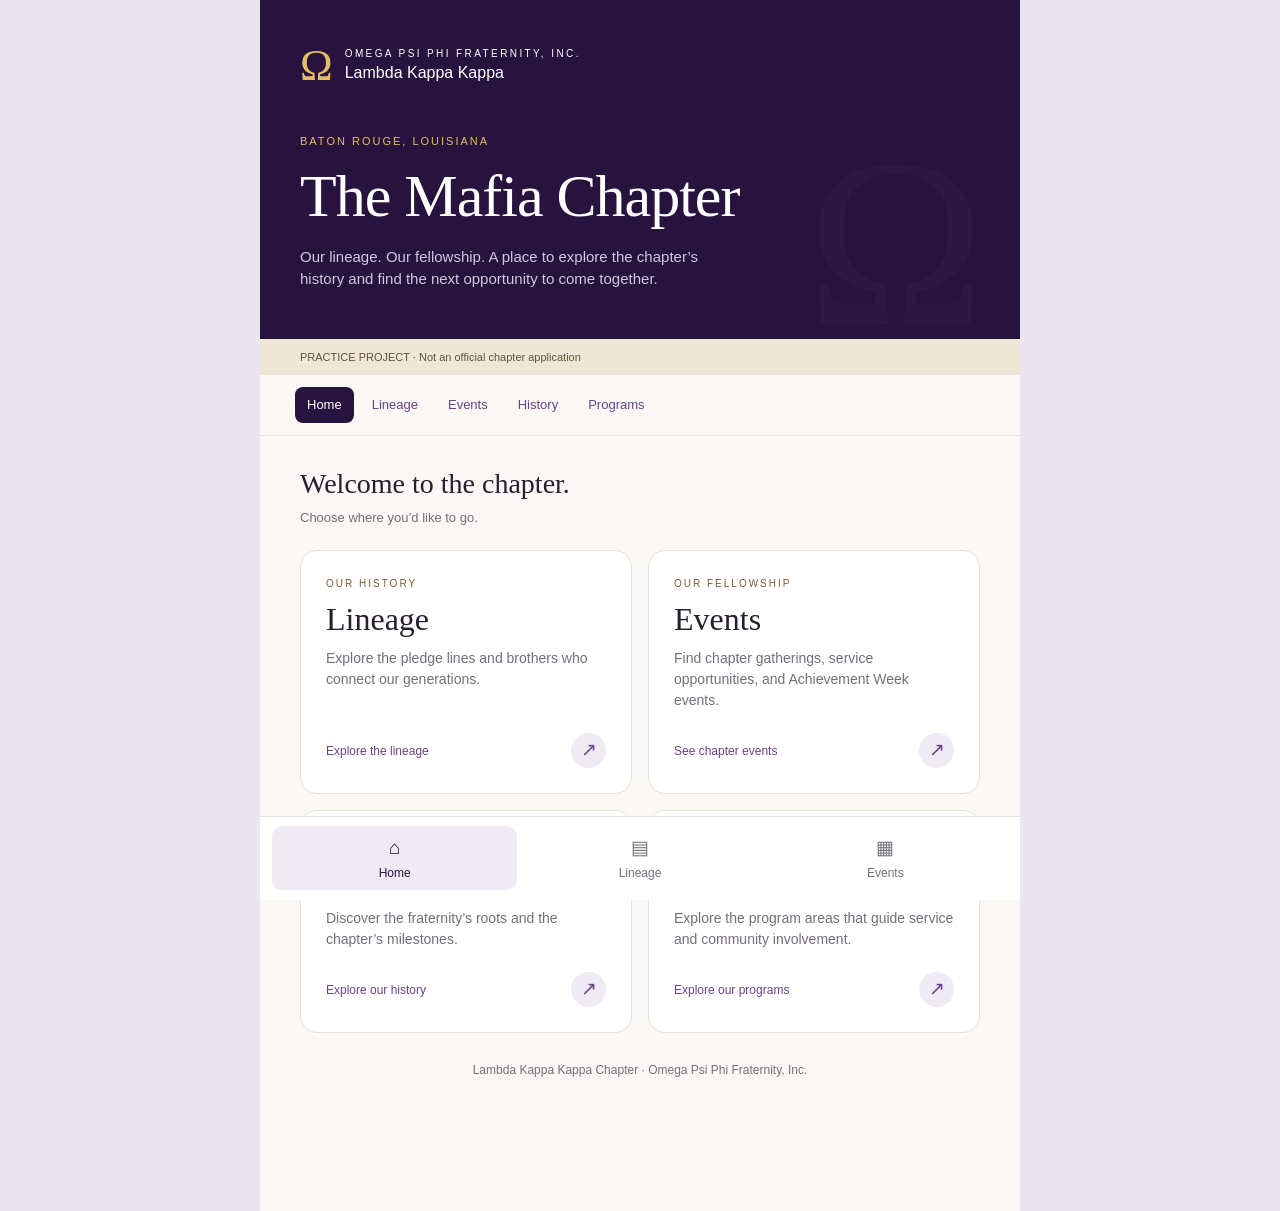
==== commit 22b4e295: "Add History and Mandated Programs pages" ====
--- a/index.html
+++ b/index.html
@@ -1,4 +1,4 @@
 <!doctype html>
 <html lang="en"><head><meta charset="utf-8"><meta name="viewport" content="width=device-width,initial-scale=1,viewport-fit=cover"><meta name="theme-color" content="#28133e"><title>Lambda Kappa Kappa · Home</title><style>
 *{box-sizing:border-box}body{margin:0;background:#eae5ee;color:#271e30;font:15px/1.5 -apple-system,BlinkMacSystemFont,"Segoe UI",sans-serif}.app{max-width:760px;min-height:100dvh;margin:auto;background:#faf8f4;padding-bottom:100px}header{position:relative;overflow:hidden;padding:32px 25px 40px;background:#28133e;color:#fff}.brand{display:flex;align-items:center;gap:12px}.omega{font:44px Georgia,serif;color:#e4bd66}.eyebrow{font-size:10px;text-transform:uppercase;letter-spacing:2.4px}.chapter{font-size:16px}.watermark{position:absolute;right:-15px;top:105px;font:240px Georgia,serif;color:#ffffff06;pointer-events:none}.welcome{color:#e4bd66;font-size:11px;letter-spacing:2px;text-transform:uppercase;margin:42px 0 15px}h1{font:48px/1.05 Georgia,serif;letter-spacing:-1px;margin:0 0 18px;max-width:450px}header p{color:#d1c5df;max-width:410px;margin:0}.notice{padding:10px 25px;background:#eee7d7;color:#655337;font-size:11px}main{padding:28px 25px}.heading{font:28px Georgia,serif;margin:0 0 8px}.intro{color:#756e7a;font-size:13px;margin:0 0 23px}.cards{display:grid;gap:16px}.card{padding:25px;background:#fff;border:1px solid #e8e1d8;border-radius:17px;text-decoration:none;color:inherit;display:block}.card:hover{border-color:#9f7abe;box-shadow:0 5px 20px #28133e08}.label{font-size:10px;text-transform:uppercase;letter-spacing:2px;color:#795c38}.card h2{font:32px Georgia,serif;margin:10px 0}.card p{color:#756e7a;font-size:14px;margin:0 0 22px}.card-bottom{display:flex;justify-content:space-between;align-items:center;gap:10px;font-size:12px;color:#69428b}.arrow{display:grid;place-items:center;background:#f0eaf5;border-radius:50%;width:35px;height:35px;font-size:19px}.footer{margin:28px 0 0;color:#756e7a;font-size:12px;text-align:center}.nav{position:fixed;bottom:0;left:50%;transform:translateX(-50%);width:min(760px,100%);display:flex;background:#fff;border-top:1px solid #e8e1d8;padding:9px 12px calc(10px + env(safe-area-inset-bottom))}.nav a{flex:1;text-align:center;text-decoration:none;color:#756e7a;padding:8px;border-radius:10px;font-size:12px}.nav span{display:block;font-size:19px;margin-bottom:2px}.nav a[aria-current=page]{color:#28133e;background:#f0eaf5}a:focus-visible{outline:3px solid #b582dc;outline-offset:3px}@media(min-width:650px){header{padding:40px 40px 48px}h1{font-size:60px}main{padding:32px 40px}.notice{padding-left:40px}.cards{grid-template-columns:1fr 1fr}.card{display:flex;flex-direction:column}.card-bottom{margin-top:auto}.watermark{right:35px}}
-</style></head><body><div class="app"><header><div class="brand"><span class="omega" aria-hidden="true">Ω</span><div><div class="eyebrow">Omega Psi Phi Fraternity, Inc.</div><div class="chapter">Lambda Kappa Kappa</div></div></div><div class="watermark" aria-hidden="true">Ω</div><div class="welcome">Baton Rouge, Louisiana</div><h1>The Mafia Chapter</h1><p>Our lineage. Our fellowship. A place to explore the chapter’s history and find the next opportunity to come together.</p></header><div class="notice">PRACTICE PROJECT · Not an official chapter application</div><main><h2 class="heading">Welcome to the chapter.</h2><p class="intro">Choose where you’d like to go.</p><div class="cards"><a class="card" href="lineage.html"><div class="label">Our history</div><h2>Lineage</h2><p>Explore the pledge lines and brothers who connect our generations.</p><div class="card-bottom"><span>Explore the lineage</span><span class="arrow" aria-hidden="true">↗</span></div></a><a class="card" href="events.html"><div class="label">Our fellowship</div><h2>Events</h2><p>Find chapter gatherings, service opportunities, and Achievement Week events.</p><div class="card-bottom"><span>See chapter events</span><span class="arrow" aria-hidden="true">↗</span></div></a></div><p class="footer">Lambda Kappa Kappa Chapter · Omega Psi Phi Fraternity, Inc.</p></main><nav class="nav" aria-label="Main navigation"><a href="index.html" aria-current="page"><span aria-hidden="true">⌂</span>Home</a><a href="lineage.html"><span aria-hidden="true">▤</span>Lineage</a><a href="events.html"><span aria-hidden="true">▦</span>Events</a></nav></div></body></html>
+.site-links{display:flex;gap:6px;overflow-x:auto;padding:12px 20px;border-bottom:1px solid #e8e1d8;background:#faf8f4}.site-links a{padding:8px 12px;border-radius:8px;color:#69428b;text-decoration:none;font-size:13px;white-space:nowrap}.site-links a[aria-current=page]{background:#28133e;color:#fff}.site-links a:focus-visible{outline:3px solid #b582dc;outline-offset:2px}.panel{padding:23px;background:#fff;border:1px solid #e8e1d8;border-radius:16px;margin-bottom:16px}.panel h2{margin-bottom:12px}.panel p{color:#62596a;font-size:14px}.panel a,.source a{color:#69428b}.source{font-size:12px;color:#756e7a;margin:24px 0}.milestone{display:grid;grid-template-columns:65px 1fr;gap:18px;padding:15px 0;border-top:1px solid #e8e1d8;font-size:14px}.milestone strong{color:#795c38}.programs{display:grid;gap:12px}.programs .panel{margin:0}.programs h2{font-size:23px}.programs p{margin-bottom:0}.principles{display:flex;gap:8px;flex-wrap:wrap}.principles span{background:#f0eaf5;color:#69428b;border-radius:20px;padding:6px 12px;font-size:12px}@media(min-width:650px){.programs{grid-template-columns:1fr 1fr}.site-links{padding-left:35px}}</style></head><body><div class="app"><header><div class="brand"><span class="omega" aria-hidden="true">Ω</span><div><div class="eyebrow">Omega Psi Phi Fraternity, Inc.</div><div class="chapter">Lambda Kappa Kappa</div></div></div><div class="watermark" aria-hidden="true">Ω</div><div class="welcome">Baton Rouge, Louisiana</div><h1>The Mafia Chapter</h1><p>Our lineage. Our fellowship. A place to explore the chapter’s history and find the next opportunity to come together.</p></header><div class="notice">PRACTICE PROJECT · Not an official chapter application</div><nav class="site-links" aria-label="Chapter sections"><a href="index.html" aria-current="page">Home</a><a href="lineage.html">Lineage</a><a href="events.html">Events</a><a href="history.html">History</a><a href="programs.html">Programs</a></nav><main><h2 class="heading">Welcome to the chapter.</h2><p class="intro">Choose where you’d like to go.</p><div class="cards"><a class="card" href="lineage.html"><div class="label">Our history</div><h2>Lineage</h2><p>Explore the pledge lines and brothers who connect our generations.</p><div class="card-bottom"><span>Explore the lineage</span><span class="arrow" aria-hidden="true">↗</span></div></a><a class="card" href="events.html"><div class="label">Our fellowship</div><h2>Events</h2><p>Find chapter gatherings, service opportunities, and Achievement Week events.</p><div class="card-bottom"><span>See chapter events</span><span class="arrow" aria-hidden="true">↗</span></div></a><a class="card" href="history.html"><div class="label">Our beginnings</div><h2>History</h2><p>Discover the fraternity’s roots and the chapter’s milestones.</p><div class="card-bottom"><span>Explore our history</span><span class="arrow" aria-hidden="true">↗</span></div></a><a class="card" href="programs.html"><div class="label">Our impact</div><h2>Mandated Programs</h2><p>Explore the program areas that guide service and community involvement.</p><div class="card-bottom"><span>Explore our programs</span><span class="arrow" aria-hidden="true">↗</span></div></a></div><p class="footer">Lambda Kappa Kappa Chapter · Omega Psi Phi Fraternity, Inc.</p></main><nav class="nav" aria-label="Main navigation"><a href="index.html" aria-current="page"><span aria-hidden="true">⌂</span>Home</a><a href="lineage.html"><span aria-hidden="true">▤</span>Lineage</a><a href="events.html"><span aria-hidden="true">▦</span>Events</a></nav></div></body></html>
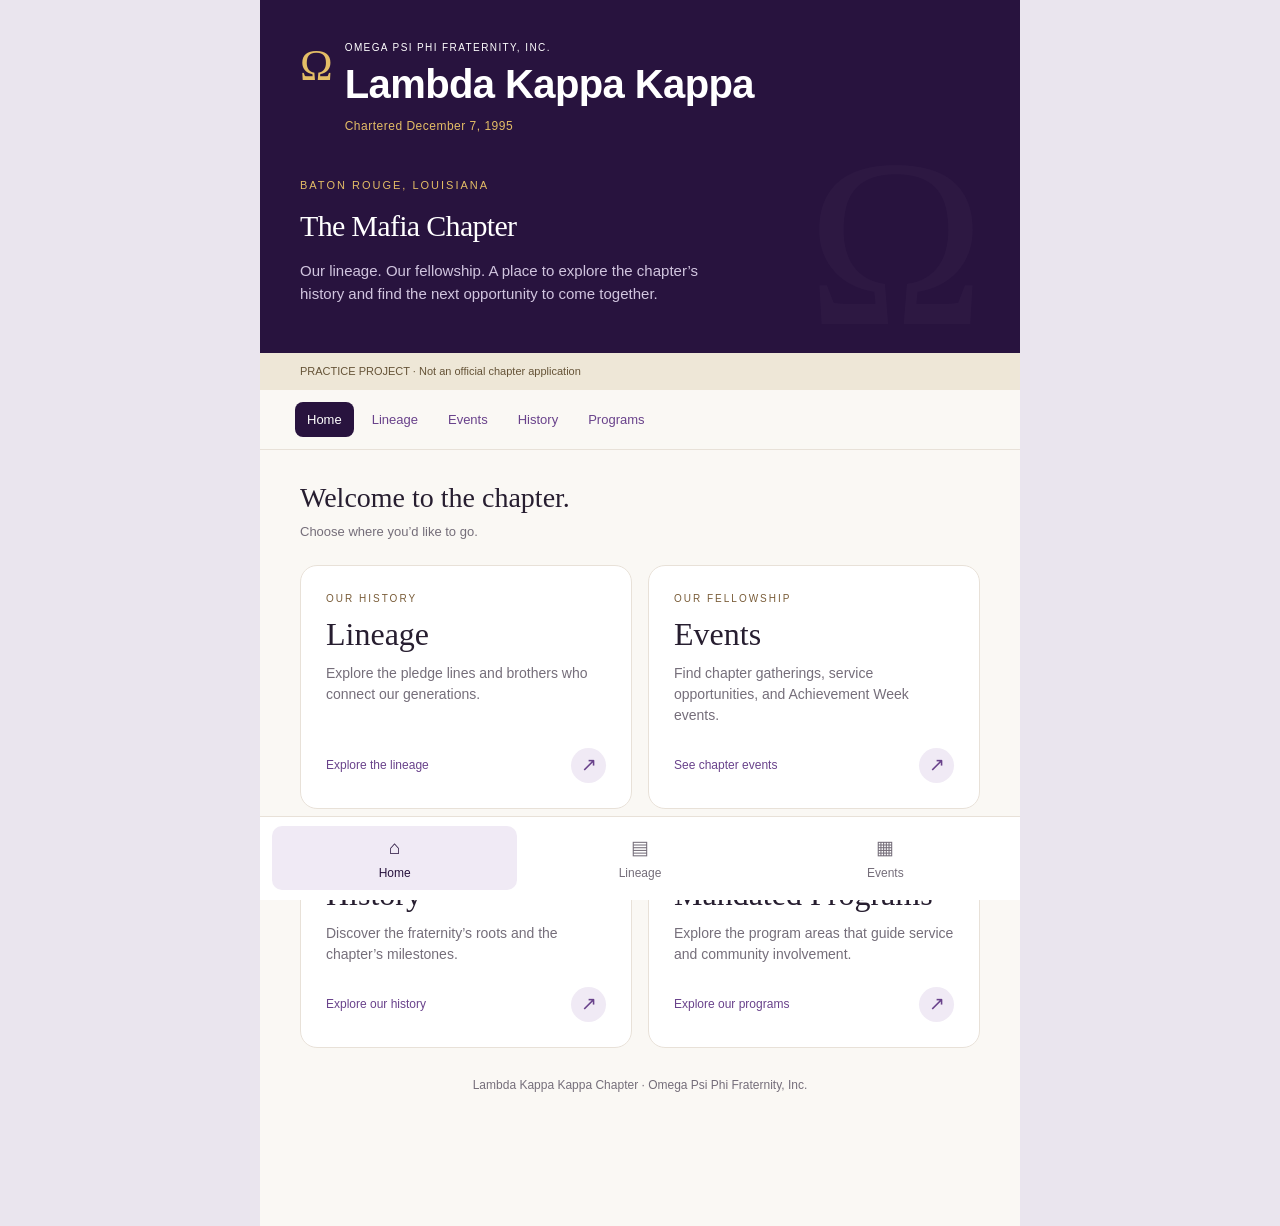
==== commit 2011052f: "Refine chapter identity and add subtle animations" ====
--- a/index.html
+++ b/index.html
@@ -1,4 +1,12 @@
 <!doctype html>
 <html lang="en"><head><meta charset="utf-8"><meta name="viewport" content="width=device-width,initial-scale=1,viewport-fit=cover"><meta name="theme-color" content="#28133e"><title>Lambda Kappa Kappa · Home</title><style>
 *{box-sizing:border-box}body{margin:0;background:#eae5ee;color:#271e30;font:15px/1.5 -apple-system,BlinkMacSystemFont,"Segoe UI",sans-serif}.app{max-width:760px;min-height:100dvh;margin:auto;background:#faf8f4;padding-bottom:100px}header{position:relative;overflow:hidden;padding:32px 25px 40px;background:#28133e;color:#fff}.brand{display:flex;align-items:center;gap:12px}.omega{font:44px Georgia,serif;color:#e4bd66}.eyebrow{font-size:10px;text-transform:uppercase;letter-spacing:2.4px}.chapter{font-size:16px}.watermark{position:absolute;right:-15px;top:105px;font:240px Georgia,serif;color:#ffffff06;pointer-events:none}.welcome{color:#e4bd66;font-size:11px;letter-spacing:2px;text-transform:uppercase;margin:42px 0 15px}h1{font:48px/1.05 Georgia,serif;letter-spacing:-1px;margin:0 0 18px;max-width:450px}header p{color:#d1c5df;max-width:410px;margin:0}.notice{padding:10px 25px;background:#eee7d7;color:#655337;font-size:11px}main{padding:28px 25px}.heading{font:28px Georgia,serif;margin:0 0 8px}.intro{color:#756e7a;font-size:13px;margin:0 0 23px}.cards{display:grid;gap:16px}.card{padding:25px;background:#fff;border:1px solid #e8e1d8;border-radius:17px;text-decoration:none;color:inherit;display:block}.card:hover{border-color:#9f7abe;box-shadow:0 5px 20px #28133e08}.label{font-size:10px;text-transform:uppercase;letter-spacing:2px;color:#795c38}.card h2{font:32px Georgia,serif;margin:10px 0}.card p{color:#756e7a;font-size:14px;margin:0 0 22px}.card-bottom{display:flex;justify-content:space-between;align-items:center;gap:10px;font-size:12px;color:#69428b}.arrow{display:grid;place-items:center;background:#f0eaf5;border-radius:50%;width:35px;height:35px;font-size:19px}.footer{margin:28px 0 0;color:#756e7a;font-size:12px;text-align:center}.nav{position:fixed;bottom:0;left:50%;transform:translateX(-50%);width:min(760px,100%);display:flex;background:#fff;border-top:1px solid #e8e1d8;padding:9px 12px calc(10px + env(safe-area-inset-bottom))}.nav a{flex:1;text-align:center;text-decoration:none;color:#756e7a;padding:8px;border-radius:10px;font-size:12px}.nav span{display:block;font-size:19px;margin-bottom:2px}.nav a[aria-current=page]{color:#28133e;background:#f0eaf5}a:focus-visible{outline:3px solid #b582dc;outline-offset:3px}@media(min-width:650px){header{padding:40px 40px 48px}h1{font-size:60px}main{padding:32px 40px}.notice{padding-left:40px}.cards{grid-template-columns:1fr 1fr}.card{display:flex;flex-direction:column}.card-bottom{margin-top:auto}.watermark{right:35px}}
-.site-links{display:flex;gap:6px;overflow-x:auto;padding:12px 20px;border-bottom:1px solid #e8e1d8;background:#faf8f4}.site-links a{padding:8px 12px;border-radius:8px;color:#69428b;text-decoration:none;font-size:13px;white-space:nowrap}.site-links a[aria-current=page]{background:#28133e;color:#fff}.site-links a:focus-visible{outline:3px solid #b582dc;outline-offset:2px}.panel{padding:23px;background:#fff;border:1px solid #e8e1d8;border-radius:16px;margin-bottom:16px}.panel h2{margin-bottom:12px}.panel p{color:#62596a;font-size:14px}.panel a,.source a{color:#69428b}.source{font-size:12px;color:#756e7a;margin:24px 0}.milestone{display:grid;grid-template-columns:65px 1fr;gap:18px;padding:15px 0;border-top:1px solid #e8e1d8;font-size:14px}.milestone strong{color:#795c38}.programs{display:grid;gap:12px}.programs .panel{margin:0}.programs h2{font-size:23px}.programs p{margin-bottom:0}.principles{display:flex;gap:8px;flex-wrap:wrap}.principles span{background:#f0eaf5;color:#69428b;border-radius:20px;padding:6px 12px;font-size:12px}@media(min-width:650px){.programs{grid-template-columns:1fr 1fr}.site-links{padding-left:35px}}</style></head><body><div class="app"><header><div class="brand"><span class="omega" aria-hidden="true">Ω</span><div><div class="eyebrow">Omega Psi Phi Fraternity, Inc.</div><div class="chapter">Lambda Kappa Kappa</div></div></div><div class="watermark" aria-hidden="true">Ω</div><div class="welcome">Baton Rouge, Louisiana</div><h1>The Mafia Chapter</h1><p>Our lineage. Our fellowship. A place to explore the chapter’s history and find the next opportunity to come together.</p></header><div class="notice">PRACTICE PROJECT · Not an official chapter application</div><nav class="site-links" aria-label="Chapter sections"><a href="index.html" aria-current="page">Home</a><a href="lineage.html">Lineage</a><a href="events.html">Events</a><a href="history.html">History</a><a href="programs.html">Programs</a></nav><main><h2 class="heading">Welcome to the chapter.</h2><p class="intro">Choose where you’d like to go.</p><div class="cards"><a class="card" href="lineage.html"><div class="label">Our history</div><h2>Lineage</h2><p>Explore the pledge lines and brothers who connect our generations.</p><div class="card-bottom"><span>Explore the lineage</span><span class="arrow" aria-hidden="true">↗</span></div></a><a class="card" href="events.html"><div class="label">Our fellowship</div><h2>Events</h2><p>Find chapter gatherings, service opportunities, and Achievement Week events.</p><div class="card-bottom"><span>See chapter events</span><span class="arrow" aria-hidden="true">↗</span></div></a><a class="card" href="history.html"><div class="label">Our beginnings</div><h2>History</h2><p>Discover the fraternity’s roots and the chapter’s milestones.</p><div class="card-bottom"><span>Explore our history</span><span class="arrow" aria-hidden="true">↗</span></div></a><a class="card" href="programs.html"><div class="label">Our impact</div><h2>Mandated Programs</h2><p>Explore the program areas that guide service and community involvement.</p><div class="card-bottom"><span>Explore our programs</span><span class="arrow" aria-hidden="true">↗</span></div></a></div><p class="footer">Lambda Kappa Kappa Chapter · Omega Psi Phi Fraternity, Inc.</p></main><nav class="nav" aria-label="Main navigation"><a href="index.html" aria-current="page"><span aria-hidden="true">⌂</span>Home</a><a href="lineage.html"><span aria-hidden="true">▤</span>Lineage</a><a href="events.html"><span aria-hidden="true">▦</span>Events</a></nav></div></body></html>
+.site-links{display:flex;gap:6px;overflow-x:auto;padding:12px 20px;border-bottom:1px solid #e8e1d8;background:#faf8f4}.site-links a{padding:8px 12px;border-radius:8px;color:#69428b;text-decoration:none;font-size:13px;white-space:nowrap}.site-links a[aria-current=page]{background:#28133e;color:#fff}.site-links a:focus-visible{outline:3px solid #b582dc;outline-offset:2px}.panel{padding:23px;background:#fff;border:1px solid #e8e1d8;border-radius:16px;margin-bottom:16px}.panel h2{margin-bottom:12px}.panel p{color:#62596a;font-size:14px}.panel a,.source a{color:#69428b}.source{font-size:12px;color:#756e7a;margin:24px 0}.milestone{display:grid;grid-template-columns:65px 1fr;gap:18px;padding:15px 0;border-top:1px solid #e8e1d8;font-size:14px}.milestone strong{color:#795c38}.programs{display:grid;gap:12px}.programs .panel{margin:0}.programs h2{font-size:23px}.programs p{margin-bottom:0}.principles{display:flex;gap:8px;flex-wrap:wrap}.principles span{background:#f0eaf5;color:#69428b;border-radius:20px;padding:6px 12px;font-size:12px}@media(min-width:650px){.programs{grid-template-columns:1fr 1fr}.site-links{padding-left:35px}}
+/* Chapter identity and interaction polish */
+.brand{align-items:flex-start}.brand>div{min-width:0}.chapter{font-size:clamp(28px,6.8vw,40px);font-weight:600;line-height:1.18;letter-spacing:-.6px;margin-top:5px}.eyebrow{letter-spacing:1.4px;line-height:1.6}.charter{color:#e4bd66;font-size:12px;letter-spacing:.5px;margin-top:9px}.omega{flex-shrink:0}
+a,button{touch-action:manipulation}button,a.card,.line-card,.team{transition:transform .18s ease,box-shadow .18s ease,background-color .18s ease,border-color .18s ease}.card:hover,.line-card:hover{transform:translateY(-3px);box-shadow:0 9px 24px #28133e12}.card:active,.line-card:active{transform:scale(.985)}.nav a,.site-links a{transition:background-color .18s ease,color .18s ease}.nav a:hover,.site-links a:hover{background:#ece4f2;color:#28133e}.card .arrow{transition:transform .2s ease}.card:hover .arrow{transform:translate(2px,-2px)}
+@keyframes gentle-entry{from{opacity:.5;transform:translateY(8px)}to{opacity:1;transform:translateY(0)}}main{animation:gentle-entry .35s ease-out both}
+@media(prefers-reduced-motion:reduce){*,*::before,*::after{animation:none!important;transition:none!important;scroll-behavior:auto!important}.card:hover,.line-card:hover,.card:active,.line-card:active,.card:hover .arrow{transform:none}}
+
+header h1{font-size:clamp(24px,5.8vw,30px);letter-spacing:-.7px;line-height:1.12}
+</style></head><body><div class="app"><header><div class="brand"><span class="omega" aria-hidden="true">Ω</span><div><div class="eyebrow">Omega Psi Phi Fraternity, Inc.</div><div class="chapter">Lambda Kappa Kappa</div><div class="charter">Chartered December 7, 1995</div></div></div><div class="watermark" aria-hidden="true">Ω</div><div class="welcome">Baton Rouge, Louisiana</div><h1>The Mafia Chapter</h1><p>Our lineage. Our fellowship. A place to explore the chapter’s history and find the next opportunity to come together.</p></header><div class="notice">PRACTICE PROJECT · Not an official chapter application</div><nav class="site-links" aria-label="Chapter sections"><a href="index.html" aria-current="page">Home</a><a href="lineage.html">Lineage</a><a href="events.html">Events</a><a href="history.html">History</a><a href="programs.html">Programs</a></nav><main><h2 class="heading">Welcome to the chapter.</h2><p class="intro">Choose where you’d like to go.</p><div class="cards"><a class="card" href="lineage.html"><div class="label">Our history</div><h2>Lineage</h2><p>Explore the pledge lines and brothers who connect our generations.</p><div class="card-bottom"><span>Explore the lineage</span><span class="arrow" aria-hidden="true">↗</span></div></a><a class="card" href="events.html"><div class="label">Our fellowship</div><h2>Events</h2><p>Find chapter gatherings, service opportunities, and Achievement Week events.</p><div class="card-bottom"><span>See chapter events</span><span class="arrow" aria-hidden="true">↗</span></div></a><a class="card" href="history.html"><div class="label">Our beginnings</div><h2>History</h2><p>Discover the fraternity’s roots and the chapter’s milestones.</p><div class="card-bottom"><span>Explore our history</span><span class="arrow" aria-hidden="true">↗</span></div></a><a class="card" href="programs.html"><div class="label">Our impact</div><h2>Mandated Programs</h2><p>Explore the program areas that guide service and community involvement.</p><div class="card-bottom"><span>Explore our programs</span><span class="arrow" aria-hidden="true">↗</span></div></a></div><p class="footer">Lambda Kappa Kappa Chapter · Omega Psi Phi Fraternity, Inc.</p></main><nav class="nav" aria-label="Main navigation"><a href="index.html" aria-current="page"><span aria-hidden="true">⌂</span>Home</a><a href="lineage.html"><span aria-hidden="true">▤</span>Lineage</a><a href="events.html"><span aria-hidden="true">▦</span>Events</a></nav></div></body></html>
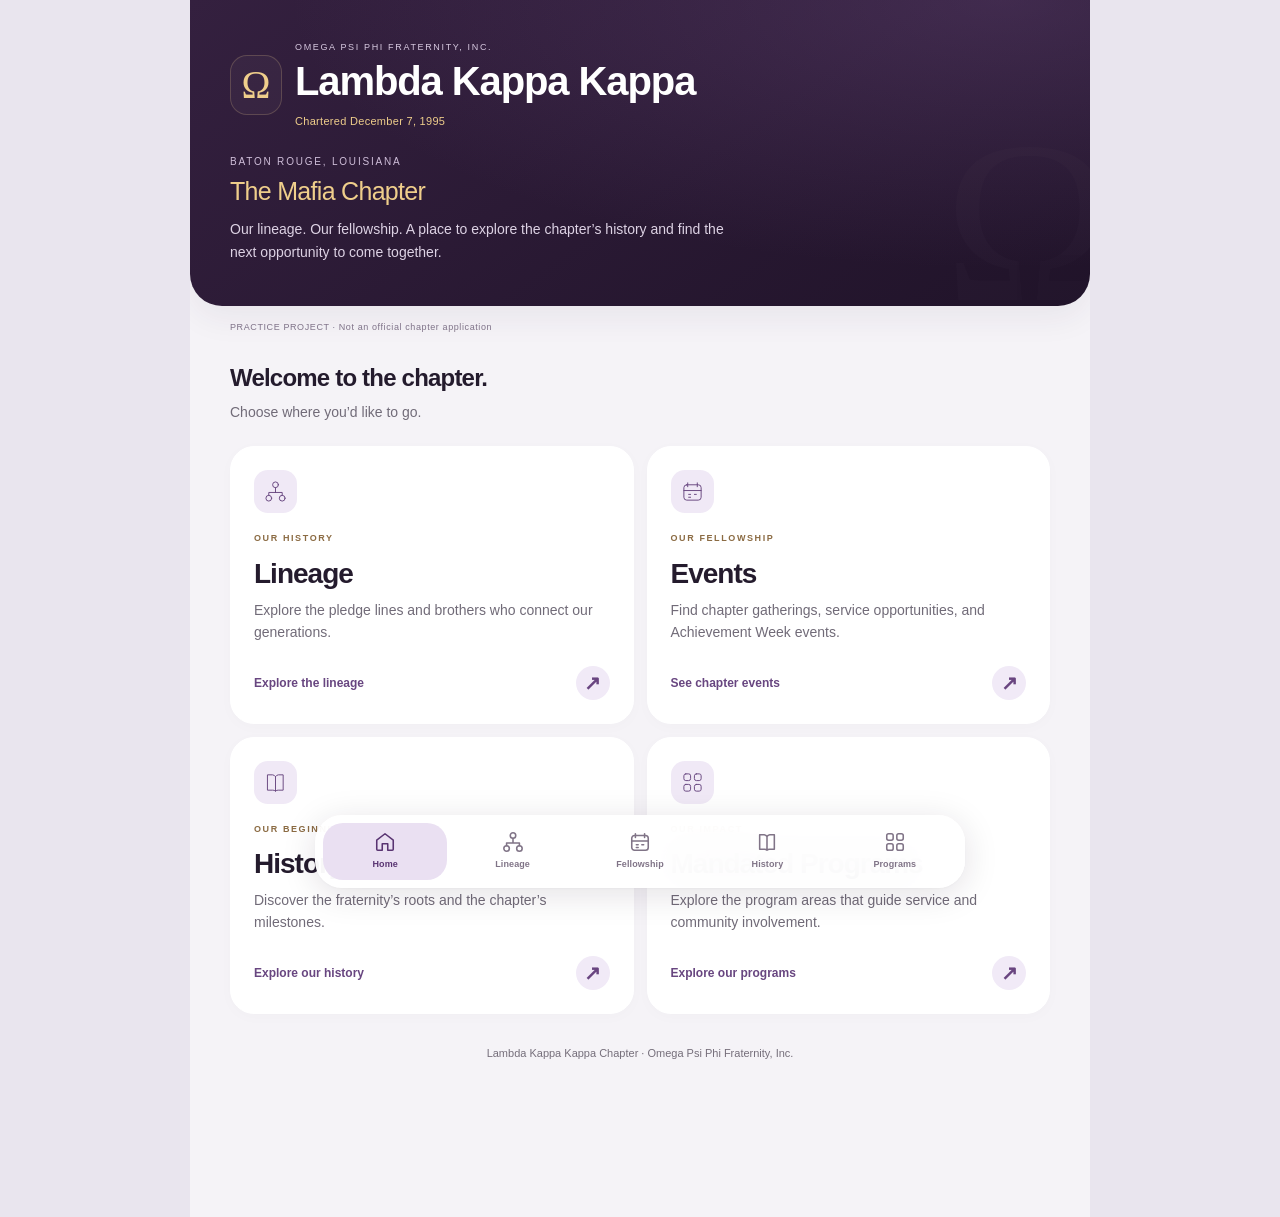
==== commit 0783968d: "Polish iPhone layout, navigation, and sheets" ====
--- a/index.html
+++ b/index.html
@@ -9,4 +9,4 @@
 @media(prefers-reduced-motion:reduce){*,*::before,*::after{animation:none!important;transition:none!important;scroll-behavior:auto!important}.card:hover,.line-card:hover,.card:active,.line-card:active,.card:hover .arrow{transform:none}}
 
 header h1{font-size:clamp(24px,5.8vw,30px);letter-spacing:-.7px;line-height:1.12}
-</style></head><body><div class="app"><header><div class="brand"><span class="omega" aria-hidden="true">Ω</span><div><div class="eyebrow">Omega Psi Phi Fraternity, Inc.</div><div class="chapter">Lambda Kappa Kappa</div><div class="charter">Chartered December 7, 1995</div></div></div><div class="watermark" aria-hidden="true">Ω</div><div class="welcome">Baton Rouge, Louisiana</div><h1>The Mafia Chapter</h1><p>Our lineage. Our fellowship. A place to explore the chapter’s history and find the next opportunity to come together.</p></header><div class="notice">PRACTICE PROJECT · Not an official chapter application</div><nav class="site-links" aria-label="Chapter sections"><a href="index.html" aria-current="page">Home</a><a href="lineage.html">Lineage</a><a href="events.html">Events</a><a href="history.html">History</a><a href="programs.html">Programs</a></nav><main><h2 class="heading">Welcome to the chapter.</h2><p class="intro">Choose where you’d like to go.</p><div class="cards"><a class="card" href="lineage.html"><div class="label">Our history</div><h2>Lineage</h2><p>Explore the pledge lines and brothers who connect our generations.</p><div class="card-bottom"><span>Explore the lineage</span><span class="arrow" aria-hidden="true">↗</span></div></a><a class="card" href="events.html"><div class="label">Our fellowship</div><h2>Events</h2><p>Find chapter gatherings, service opportunities, and Achievement Week events.</p><div class="card-bottom"><span>See chapter events</span><span class="arrow" aria-hidden="true">↗</span></div></a><a class="card" href="history.html"><div class="label">Our beginnings</div><h2>History</h2><p>Discover the fraternity’s roots and the chapter’s milestones.</p><div class="card-bottom"><span>Explore our history</span><span class="arrow" aria-hidden="true">↗</span></div></a><a class="card" href="programs.html"><div class="label">Our impact</div><h2>Mandated Programs</h2><p>Explore the program areas that guide service and community involvement.</p><div class="card-bottom"><span>Explore our programs</span><span class="arrow" aria-hidden="true">↗</span></div></a></div><p class="footer">Lambda Kappa Kappa Chapter · Omega Psi Phi Fraternity, Inc.</p></main><nav class="nav" aria-label="Main navigation"><a href="index.html" aria-current="page"><span aria-hidden="true">⌂</span>Home</a><a href="lineage.html"><span aria-hidden="true">▤</span>Lineage</a><a href="events.html"><span aria-hidden="true">▦</span>Events</a></nav></div></body></html>
+</style><link rel="stylesheet" href="chapter-ui.css?v=1"></head><body data-page="index"><div class="app"><header><div class="brand"><span class="omega" aria-hidden="true">Ω</span><div><div class="eyebrow">Omega Psi Phi Fraternity, Inc.</div><div class="chapter">Lambda Kappa Kappa</div><div class="charter">Chartered December 7, 1995</div></div></div><div class="watermark" aria-hidden="true">Ω</div><div class="welcome">Baton Rouge, Louisiana</div><h1>The Mafia Chapter</h1><p>Our lineage. Our fellowship. A place to explore the chapter’s history and find the next opportunity to come together.</p></header><div class="notice">PRACTICE PROJECT · Not an official chapter application</div><main><h2 class="heading">Welcome to the chapter.</h2><p class="intro">Choose where you’d like to go.</p><div class="cards"><a class="card" href="lineage.html"><div class="card-icon"><svg viewBox="0 0 24 24" fill="none" stroke="currentColor" stroke-linecap="round" stroke-linejoin="round" aria-hidden="true"><circle cx="12" cy="5" r="3"/><circle cx="5" cy="19" r="3"/><circle cx="19" cy="19" r="3"/><path d="M12 8v5M5 16v-3h14v3"/></svg></div><div class="label">Our history</div><h2>Lineage</h2><p>Explore the pledge lines and brothers who connect our generations.</p><div class="card-bottom"><span>Explore the lineage</span><span class="arrow" aria-hidden="true">↗</span></div></a><a class="card" href="events.html"><div class="card-icon"><svg viewBox="0 0 24 24" fill="none" stroke="currentColor" stroke-linecap="round" stroke-linejoin="round" aria-hidden="true"><rect x="3" y="5" width="18" height="16" rx="3"/><path d="M7 3v4m10-4v4M3 11h18m-13 4h2m4 0h2m-8 3h2"/></svg></div><div class="label">Our fellowship</div><h2>Events</h2><p>Find chapter gatherings, service opportunities, and Achievement Week events.</p><div class="card-bottom"><span>See chapter events</span><span class="arrow" aria-hidden="true">↗</span></div></a><a class="card" href="history.html"><div class="card-icon"><svg viewBox="0 0 24 24" fill="none" stroke="currentColor" stroke-linecap="round" stroke-linejoin="round" aria-hidden="true"><path d="M4 4h5a4 4 0 0 1 3 2 4 4 0 0 1 3-2h5v16h-5a4 4 0 0 0-3 1 4 4 0 0 0-3-1H4Zm8 2v15"/></svg></div><div class="label">Our beginnings</div><h2>History</h2><p>Discover the fraternity’s roots and the chapter’s milestones.</p><div class="card-bottom"><span>Explore our history</span><span class="arrow" aria-hidden="true">↗</span></div></a><a class="card" href="programs.html"><div class="card-icon"><svg viewBox="0 0 24 24" fill="none" stroke="currentColor" stroke-linecap="round" stroke-linejoin="round" aria-hidden="true"><rect x="3" y="3" width="7" height="7" rx="2"/><rect x="14" y="3" width="7" height="7" rx="2"/><rect x="3" y="14" width="7" height="7" rx="2"/><rect x="14" y="14" width="7" height="7" rx="2"/></svg></div><div class="label">Our impact</div><h2>Mandated Programs</h2><p>Explore the program areas that guide service and community involvement.</p><div class="card-bottom"><span>Explore our programs</span><span class="arrow" aria-hidden="true">↗</span></div></a></div><p class="footer">Lambda Kappa Kappa Chapter · Omega Psi Phi Fraternity, Inc.</p></main></div><nav class="app-dock" aria-label="Main navigation"><a href="index.html" aria-current="page"><svg viewBox="0 0 24 24" fill="none" stroke="currentColor" stroke-linecap="round" stroke-linejoin="round" aria-hidden="true"><path d="m3 10 9-7 9 7v10a1 1 0 0 1-1 1h-5v-7H9v7H4a1 1 0 0 1-1-1Z"/></svg><span>Home</span></a><a href="lineage.html"><svg viewBox="0 0 24 24" fill="none" stroke="currentColor" stroke-linecap="round" stroke-linejoin="round" aria-hidden="true"><circle cx="12" cy="5" r="3"/><circle cx="5" cy="19" r="3"/><circle cx="19" cy="19" r="3"/><path d="M12 8v5M5 16v-3h14v3"/></svg><span>Lineage</span></a><a href="events.html"><svg viewBox="0 0 24 24" fill="none" stroke="currentColor" stroke-linecap="round" stroke-linejoin="round" aria-hidden="true"><rect x="3" y="5" width="18" height="16" rx="3"/><path d="M7 3v4m10-4v4M3 11h18m-13 4h2m4 0h2m-8 3h2"/></svg><span>Fellowship</span></a><a href="history.html"><svg viewBox="0 0 24 24" fill="none" stroke="currentColor" stroke-linecap="round" stroke-linejoin="round" aria-hidden="true"><path d="M4 4h5a4 4 0 0 1 3 2 4 4 0 0 1 3-2h5v16h-5a4 4 0 0 0-3 1 4 4 0 0 0-3-1H4Zm8 2v15"/></svg><span>History</span></a><a href="programs.html"><svg viewBox="0 0 24 24" fill="none" stroke="currentColor" stroke-linecap="round" stroke-linejoin="round" aria-hidden="true"><rect x="3" y="3" width="7" height="7" rx="2"/><rect x="14" y="3" width="7" height="7" rx="2"/><rect x="3" y="14" width="7" height="7" rx="2"/><rect x="14" y="14" width="7" height="7" rx="2"/></svg><span>Programs</span></a></nav></body></html>
--- a/chapter-ui.css
+++ b/chapter-ui.css
@@ -0,0 +1,7 @@
+:root{--purple:#38204e;--gold:#efce8b;--ink:#241b2d;--muted:#716b78;--paper:#f5f3f7;--line:#e9e4ee;color-scheme:light;--surface:#fff;--radius:24px}
+html{scroll-padding-bottom:120px;-webkit-text-size-adjust:100%}body{background:#e9e5ee;font-family:-apple-system,BlinkMacSystemFont,"SF Pro Text","Segoe UI",sans-serif;-webkit-font-smoothing:antialiased;color:var(--ink)}.app{max-width:900px;background:var(--paper);padding-bottom:125px;overflow:clip}header{padding:32px 24px 34px;background:radial-gradient(ellipse at 90% 0%,#78548d50,transparent 62%),linear-gradient(145deg,#34203f,#201329);border-radius:0 0 32px 32px;box-shadow:0 12px 32px #2d1c3810}header .brand{gap:13px;align-items:center}.omega{display:grid;place-items:center;width:52px;height:60px;flex-shrink:0;background:#ffffff09;border:1px solid #efce8b35;border-radius:17px;font:39px Georgia,serif;color:#efce8b}.eyebrow{font-size:9px;letter-spacing:1.65px;color:#d7c9e0;line-height:1.6}.chapter{font-size:clamp(27px,6.8vw,40px);font-weight:650;letter-spacing:-1.1px;line-height:1.08;margin-top:6px}.charter{font-size:11px;letter-spacing:.3px;color:#efce8b;margin-top:9px}header h1{font-family:inherit;font-size:clamp(29px,7vw,42px);font-weight:700;letter-spacing:-1.25px;line-height:1.1;margin:27px 0 12px;max-width:650px}body[data-page=index] header h1,body[data-page=lineage] header h1{font-size:25px;letter-spacing:-.7px;font-weight:500;color:#efce8b;margin-top:26px}header p{font-size:14px;line-height:1.65;color:#ddd2e4;max-width:520px}.watermark{font-size:230px;top:90px;right:-25px;opacity:.6}.welcome{margin:25px 0 0;color:#cfbed9;font-size:10px;letter-spacing:1.8px}body[data-page=index] header h1{margin-top:9px}.back{min-height:44px;display:inline-flex;align-items:center;margin-top:16px;font-size:13px;font-weight:500;color:#e7dbea}header .stats{gap:0;padding-top:21px;margin-top:24px;border-top:1px solid #ffffff1c;display:grid;grid-template-columns:1fr 1fr 1.6fr}.stats>div{padding:0 12px;border-right:1px solid #ffffff18}.stats>div:first-child{padding-left:0}.stats>div:last-child{border:0}.stats strong{font-family:inherit;font-weight:650;font-size:23px;letter-spacing:-.8px;color:#fff}.stats small{font-size:8px;letter-spacing:.9px;color:#d6c6df}.notice{margin:15px 24px 0;padding:0;background:none;color:#82758a;font-size:9px;letter-spacing:.6px;line-height:1.5}.site-links{display:none}main{padding:26px 24px;animation:chapter-arrive .3s ease-out both}.heading,h2{font-family:inherit;font-size:24px;line-height:1.2;letter-spacing:-.8px;font-weight:700}.intro{font-size:14px;color:var(--muted);margin-top:8px;line-height:1.6}.cards{gap:13px}.card{border:1px solid #ffffff;border-radius:var(--radius);padding:23px;box-shadow:0 3px 15px #32203e05;position:relative;overflow:hidden}.card .label{font-size:9px;letter-spacing:1.6px;font-weight:650;color:#8b6b43}.card h2{font:650 28px/1.15 -apple-system,BlinkMacSystemFont,"Segoe UI",sans-serif;letter-spacing:-1px;margin:12px 0 10px}.card p{font-size:14px;line-height:1.55;color:var(--muted)}.card .arrow{width:34px;height:34px;background:#f1eaf7;color:#694580}.card-bottom{color:#684680;font-size:12px;font-weight:600}.card:hover{border-color:#d9c8e6;box-shadow:0 10px 27px #34203f0c}.card-icon{display:grid;place-items:center;width:43px;height:43px;border-radius:14px;background:#f0e9f6;color:#684780;margin-bottom:19px}.card-icon svg{width:23px;height:23px}.footer{font-size:11px;line-height:1.7;margin-top:30px}.section-head{margin-bottom:20px}.count{font-size:11px;background:#eae4ef;border-radius:20px;padding:5px 10px;color:#6d5a7b;white-space:nowrap}.search{border:1px solid #e8e3ed;border-radius:14px;background:#eeebf2;min-height:48px;padding:12px 16px;font-size:16px;color:var(--ink);box-shadow:inset 0 1px 2px #32203e03}input::placeholder{color:#8a8291;font-size:13px}.filters{margin-bottom:20px;gap:8px}select{min-height:44px;border:1px solid #e4dce9;border-radius:12px;background:#fff;font-size:13px;padding:10px 12px}.line-card{padding:21px;border:1px solid #eae4ef;border-radius:20px;box-shadow:0 3px 12px #2e1c3c03}.line-card h3{font:650 23px/1.2 -apple-system,BlinkMacSystemFont,"Segoe UI",sans-serif;letter-spacing:-.65px;margin:9px 0 17px}.meta,.tag{font-size:9px;letter-spacing:1.3px;font-weight:600;color:#8a6842}.card-bottom .arrow{font-size:20px}.line-card[data-line="0"]{background:linear-gradient(135deg,#fff,#f6f0fa);border-color:#d9c8e4}.member{min-height:76px;border-bottom:1px solid #e5dfeb;gap:14px;padding:15px 0}.member strong{font-size:15px;letter-spacing:-.25px}.member small{font-size:12px;line-height:1.7}.avatar{width:44px;height:44px;background:linear-gradient(145deg,#ece2f3,#e4d9ed);color:#69457f;font-weight:650}.tabs{border:0;background:#e8e3ed;padding:4px;border-radius:13px;gap:3px}.tabs button{min-height:42px;padding:9px 5px;border-radius:10px;font-size:13px;font-weight:600;white-space:nowrap}.tabs button[aria-selected=true]{background:#fff;color:#38204e;box-shadow:0 2px 5px #38204e12}.event{grid-template-columns:58px minmax(0,1fr);gap:16px;border:1px solid #e8e2ec;border-radius:22px;padding:20px 17px;box-shadow:0 3px 14px #32203e03}.date{border:1px solid #e4d9eb;border-radius:14px;background:#f6f0fa;padding:8px 3px}.date small{font-size:10px;font-weight:650;color:#956e3f}.date strong{font:650 28px/1.2 -apple-system,BlinkMacSystemFont,"Segoe UI",sans-serif;letter-spacing:-1px}.event h3{font:650 22px/1.2 -apple-system,BlinkMacSystemFont,"Segoe UI",sans-serif;letter-spacing:-.65px;margin:7px 0 11px}.event .meta{font-size:12px;letter-spacing:0;font-weight:400;line-height:1.6;color:#6a6172}.event p{font-size:13px;line-height:1.6}.calendar-download{min-height:44px;padding:10px 15px;border-radius:12px;background:#f0e8f6;color:#56346f;font-weight:600;font-size:12px;display:inline-flex;align-items:center;gap:7px}.calendar-download:before{content:'+';font-size:18px;font-weight:500}.calendar-download:hover{background:#e7d9f1;color:#3c2450}.note{font-size:11px;line-height:1.7;color:#81768a}.panel{border:1px solid #e9e3ee;border-radius:22px;padding:23px;box-shadow:0 3px 14px #32203e03}.panel h2{font-size:23px;letter-spacing:-.6px;line-height:1.25}.panel p{font-size:15px;line-height:1.85;color:#655c6e}.panel .tag{margin-bottom:10px}.programs{gap:13px}.programs .panel{padding:23px}.programs .tag{font-variant-numeric:tabular-nums}.highlights{padding-left:0;list-style:none}.highlights>li{padding:14px 0;border-color:#eee8f2}.highlight-open{min-height:50px}.highlight-open strong{font-size:14px;line-height:1.6;font-weight:550}.highlight-open .prompt{font-size:11px;color:#8a6b44}.highlights ul{font-size:13px;line-height:1.65}.source{line-height:1.7}.principles span{padding:8px 12px}.view-controls.nav{position:static;transform:none;width:auto;background:#e8e3ed;border:0;border-radius:13px;padding:4px;margin:22px 24px 0;display:flex;gap:3px}.view-controls.nav button{min-height:42px;padding:9px 4px;font-size:12px;font-weight:600;border-radius:10px;color:#766780}.view-controls.nav button span{display:none}.view-controls.nav button[aria-current=page]{background:white;color:#38204e;box-shadow:0 2px 5px #38204e10}.app-dock{position:fixed;z-index:20;bottom:calc(12px + env(safe-area-inset-bottom));left:50%;transform:translateX(-50%);width:calc(100% - 24px);max-width:650px;padding:7px;display:grid;grid-template-columns:repeat(5,minmax(0,1fr));gap:3px;border:1px solid #ffffffd9;background:#fffffff0;border-radius:27px;box-shadow:0 6px 34px #21132b20,0 1px 3px #21132b08;backdrop-filter:blur(24px) saturate(160%);-webkit-backdrop-filter:blur(24px) saturate(160%)}.app-dock a{display:flex;flex-direction:column;align-items:center;justify-content:center;gap:5px;min-height:57px;border-radius:20px;color:#807487;text-decoration:none;font-size:9px;font-weight:600;letter-spacing:.1px;transition:background .2s ease,transform .15s ease}.app-dock svg{width:22px;height:22px;stroke-width:1.7}.app-dock a[aria-current=page]{background:#eae0f2;color:#593472}.app-dock a:active{transform:scale(.94)}.app-dock a:hover{background:#f0eaf4}.app-dock a:focus-visible{outline:3px solid #9c72b5;outline-offset:1px}dialog{box-shadow:0 22px 90px #20132d30;border-radius:28px;padding:28px;max-width:540px;border:1px solid #ffffff;background:#fbf9fd}dialog h2{font-family:inherit;font-size:26px;font-weight:650;letter-spacing:-.7px;line-height:1.25}dialog h3{font-family:inherit;font-size:21px;line-height:1.4}dialog p,dialog li{line-height:1.8}.close,.dialog-close{min-width:44px;min-height:44px;background:#ece5f1;color:#6f577e}dialog::backdrop{background:#25132d75;backdrop-filter:blur(7px)}dialog[open]{animation:sheet-arrive .24s ease-out}.detail-hero .avatar{border-radius:23px;width:72px;height:72px}.back{min-height:44px}button:focus-visible,a:focus-visible,input:focus-visible,select:focus-visible{outline:3px solid #a67cbe;outline-offset:3px}@keyframes chapter-arrive{from{opacity:.65;transform:translateY(7px)}to{opacity:1;transform:translateY(0)}}@keyframes sheet-arrive{from{opacity:.5;transform:translateY(18px)}to{opacity:1;transform:translateY(0)}}
+@media(max-width:600px){body{background:var(--paper)}.brand{max-width:100%}.brand>div{min-width:0}.eyebrow{font-size:8px;letter-spacing:1.1px}.chapter{font-size:clamp(25px,6.6vw,33px)}.omega{width:45px;height:54px;font-size:34px;border-radius:15px}.charter{font-size:10px}main{padding:25px 20px}.notice{margin-left:20px;margin-right:20px}.cards{grid-template-columns:1fr 1fr;gap:11px}.card{padding:19px 16px}.card h2{font-size:23px}.card p{font-size:12px;line-height:1.6;margin-bottom:17px}.card .label{font-size:8px;letter-spacing:1px}.card-bottom{font-size:11px}.card .arrow{width:27px;height:27px;flex-shrink:0;font-size:16px}.card-icon{width:38px;height:38px;margin-bottom:16px}.card-icon svg{width:21px;height:21px}.view-controls.nav{margin-left:20px;margin-right:20px}.programs{grid-template-columns:1fr}.event{padding:19px 15px;gap:13px;grid-template-columns:52px minmax(0,1fr)}.event h3{font-size:21px}.panel{padding:22px}.panel p{font-size:14px;line-height:1.85}dialog{position:fixed;inset:auto 0 0;margin:0;width:100%;max-width:none;max-height:86dvh;border-radius:28px 28px 0 0;padding:30px 25px calc(30px + env(safe-area-inset-bottom))}dialog:before{content:'';display:block;width:35px;height:5px;background:#d5cadf;border-radius:10px;position:absolute;top:10px;left:calc(50% - 17px)}}
+@media(max-width:350px){.cards{grid-template-columns:1fr}.eyebrow{letter-spacing:.4px}.chapter{font-size:24px}.app-dock a{font-size:8px}.stats strong{font-size:20px}.stats small{letter-spacing:.2px}}
+@media(min-width:650px){header{padding:40px 40px 42px}.notice{margin-left:40px}main{padding:30px 40px}.cards{grid-template-columns:1fr 1fr}.view-controls.nav{margin-left:40px;margin-right:40px}.programs{grid-template-columns:1fr 1fr}}
+@media(prefers-reduced-motion:reduce){*,*::before,*::after{animation:none!important;transition:none!important;scroll-behavior:auto!important}.card:hover,.line-card:hover,.app-dock a:active{transform:none}}
+@media(prefers-contrast:more){.app-dock{background:#fff;border:2px solid #38204e}.card,.panel,.event,.line-card{border-color:#9e8ca9}.muted,.count,.note{color:#55445f}}
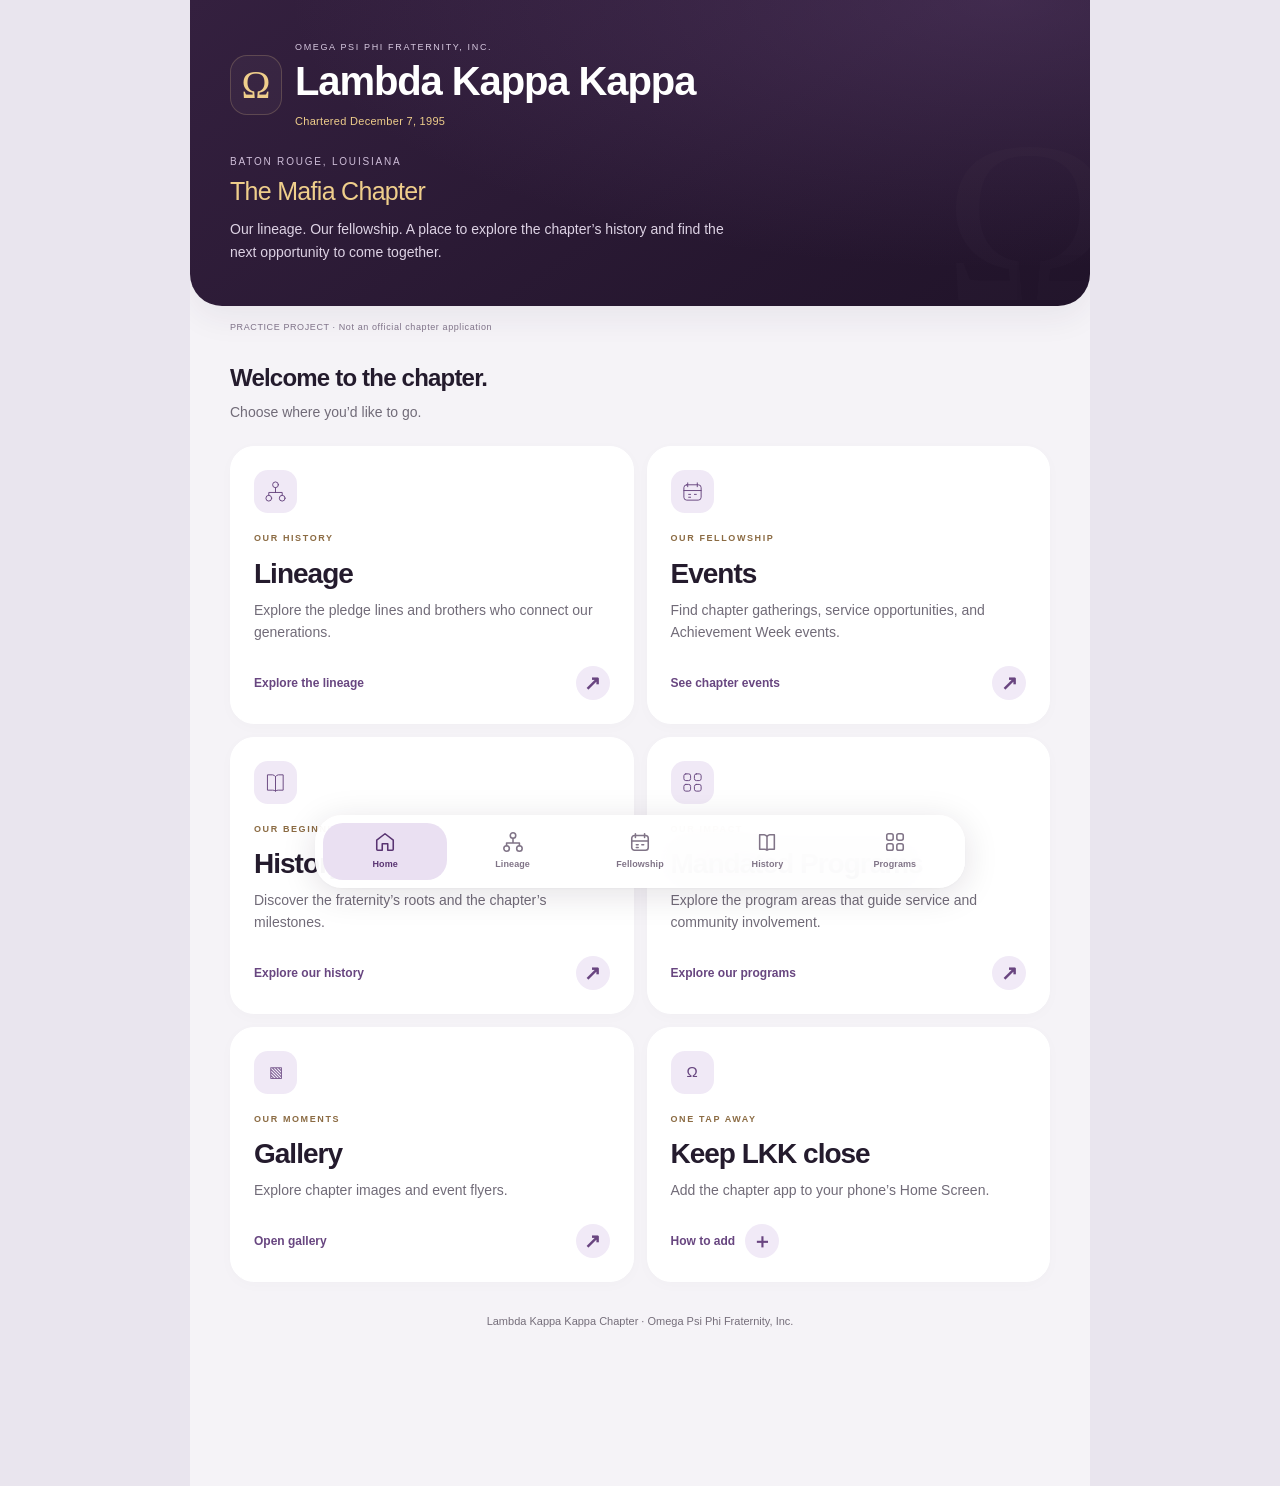
==== commit 685a4dbf: "Add sharing, timeline, home icon, and gallery" ====
--- a/index.html
+++ b/index.html
@@ -9,4 +9,4 @@
 @media(prefers-reduced-motion:reduce){*,*::before,*::after{animation:none!important;transition:none!important;scroll-behavior:auto!important}.card:hover,.line-card:hover,.card:active,.line-card:active,.card:hover .arrow{transform:none}}
 
 header h1{font-size:clamp(24px,5.8vw,30px);letter-spacing:-.7px;line-height:1.12}
-</style><link rel="stylesheet" href="chapter-ui.css?v=1"></head><body data-page="index"><div class="app"><header><div class="brand"><span class="omega" aria-hidden="true">Ω</span><div><div class="eyebrow">Omega Psi Phi Fraternity, Inc.</div><div class="chapter">Lambda Kappa Kappa</div><div class="charter">Chartered December 7, 1995</div></div></div><div class="watermark" aria-hidden="true">Ω</div><div class="welcome">Baton Rouge, Louisiana</div><h1>The Mafia Chapter</h1><p>Our lineage. Our fellowship. A place to explore the chapter’s history and find the next opportunity to come together.</p></header><div class="notice">PRACTICE PROJECT · Not an official chapter application</div><main><h2 class="heading">Welcome to the chapter.</h2><p class="intro">Choose where you’d like to go.</p><div class="cards"><a class="card" href="lineage.html"><div class="card-icon"><svg viewBox="0 0 24 24" fill="none" stroke="currentColor" stroke-linecap="round" stroke-linejoin="round" aria-hidden="true"><circle cx="12" cy="5" r="3"/><circle cx="5" cy="19" r="3"/><circle cx="19" cy="19" r="3"/><path d="M12 8v5M5 16v-3h14v3"/></svg></div><div class="label">Our history</div><h2>Lineage</h2><p>Explore the pledge lines and brothers who connect our generations.</p><div class="card-bottom"><span>Explore the lineage</span><span class="arrow" aria-hidden="true">↗</span></div></a><a class="card" href="events.html"><div class="card-icon"><svg viewBox="0 0 24 24" fill="none" stroke="currentColor" stroke-linecap="round" stroke-linejoin="round" aria-hidden="true"><rect x="3" y="5" width="18" height="16" rx="3"/><path d="M7 3v4m10-4v4M3 11h18m-13 4h2m4 0h2m-8 3h2"/></svg></div><div class="label">Our fellowship</div><h2>Events</h2><p>Find chapter gatherings, service opportunities, and Achievement Week events.</p><div class="card-bottom"><span>See chapter events</span><span class="arrow" aria-hidden="true">↗</span></div></a><a class="card" href="history.html"><div class="card-icon"><svg viewBox="0 0 24 24" fill="none" stroke="currentColor" stroke-linecap="round" stroke-linejoin="round" aria-hidden="true"><path d="M4 4h5a4 4 0 0 1 3 2 4 4 0 0 1 3-2h5v16h-5a4 4 0 0 0-3 1 4 4 0 0 0-3-1H4Zm8 2v15"/></svg></div><div class="label">Our beginnings</div><h2>History</h2><p>Discover the fraternity’s roots and the chapter’s milestones.</p><div class="card-bottom"><span>Explore our history</span><span class="arrow" aria-hidden="true">↗</span></div></a><a class="card" href="programs.html"><div class="card-icon"><svg viewBox="0 0 24 24" fill="none" stroke="currentColor" stroke-linecap="round" stroke-linejoin="round" aria-hidden="true"><rect x="3" y="3" width="7" height="7" rx="2"/><rect x="14" y="3" width="7" height="7" rx="2"/><rect x="3" y="14" width="7" height="7" rx="2"/><rect x="14" y="14" width="7" height="7" rx="2"/></svg></div><div class="label">Our impact</div><h2>Mandated Programs</h2><p>Explore the program areas that guide service and community involvement.</p><div class="card-bottom"><span>Explore our programs</span><span class="arrow" aria-hidden="true">↗</span></div></a></div><p class="footer">Lambda Kappa Kappa Chapter · Omega Psi Phi Fraternity, Inc.</p></main></div><nav class="app-dock" aria-label="Main navigation"><a href="index.html" aria-current="page"><svg viewBox="0 0 24 24" fill="none" stroke="currentColor" stroke-linecap="round" stroke-linejoin="round" aria-hidden="true"><path d="m3 10 9-7 9 7v10a1 1 0 0 1-1 1h-5v-7H9v7H4a1 1 0 0 1-1-1Z"/></svg><span>Home</span></a><a href="lineage.html"><svg viewBox="0 0 24 24" fill="none" stroke="currentColor" stroke-linecap="round" stroke-linejoin="round" aria-hidden="true"><circle cx="12" cy="5" r="3"/><circle cx="5" cy="19" r="3"/><circle cx="19" cy="19" r="3"/><path d="M12 8v5M5 16v-3h14v3"/></svg><span>Lineage</span></a><a href="events.html"><svg viewBox="0 0 24 24" fill="none" stroke="currentColor" stroke-linecap="round" stroke-linejoin="round" aria-hidden="true"><rect x="3" y="5" width="18" height="16" rx="3"/><path d="M7 3v4m10-4v4M3 11h18m-13 4h2m4 0h2m-8 3h2"/></svg><span>Fellowship</span></a><a href="history.html"><svg viewBox="0 0 24 24" fill="none" stroke="currentColor" stroke-linecap="round" stroke-linejoin="round" aria-hidden="true"><path d="M4 4h5a4 4 0 0 1 3 2 4 4 0 0 1 3-2h5v16h-5a4 4 0 0 0-3 1 4 4 0 0 0-3-1H4Zm8 2v15"/></svg><span>History</span></a><a href="programs.html"><svg viewBox="0 0 24 24" fill="none" stroke="currentColor" stroke-linecap="round" stroke-linejoin="round" aria-hidden="true"><rect x="3" y="3" width="7" height="7" rx="2"/><rect x="14" y="3" width="7" height="7" rx="2"/><rect x="3" y="14" width="7" height="7" rx="2"/><rect x="14" y="14" width="7" height="7" rx="2"/></svg><span>Programs</span></a></nav></body></html>
+</style><link rel="stylesheet" href="chapter-ui.css?v=2"><link rel="manifest" href="manifest.webmanifest"><link rel="apple-touch-icon" sizes="180x180" href="icon-180.png"><link rel="icon" type="image/png" sizes="192x192" href="icon-192.png"><meta name="apple-mobile-web-app-capable" content="yes"><meta name="apple-mobile-web-app-title" content="LKK"><meta name="apple-mobile-web-app-status-bar-style" content="default"></head><body data-page="index"><div class="app"><header><div class="brand"><span class="omega" aria-hidden="true">Ω</span><div><div class="eyebrow">Omega Psi Phi Fraternity, Inc.</div><div class="chapter">Lambda Kappa Kappa</div><div class="charter">Chartered December 7, 1995</div></div></div><div class="watermark" aria-hidden="true">Ω</div><div class="welcome">Baton Rouge, Louisiana</div><h1>The Mafia Chapter</h1><p>Our lineage. Our fellowship. A place to explore the chapter’s history and find the next opportunity to come together.</p></header><div class="notice">PRACTICE PROJECT · Not an official chapter application</div><main><h2 class="heading">Welcome to the chapter.</h2><p class="intro">Choose where you’d like to go.</p><div class="cards"><a class="card" href="lineage.html"><div class="card-icon"><svg viewBox="0 0 24 24" fill="none" stroke="currentColor" stroke-linecap="round" stroke-linejoin="round" aria-hidden="true"><circle cx="12" cy="5" r="3"/><circle cx="5" cy="19" r="3"/><circle cx="19" cy="19" r="3"/><path d="M12 8v5M5 16v-3h14v3"/></svg></div><div class="label">Our history</div><h2>Lineage</h2><p>Explore the pledge lines and brothers who connect our generations.</p><div class="card-bottom"><span>Explore the lineage</span><span class="arrow" aria-hidden="true">↗</span></div></a><a class="card" href="events.html"><div class="card-icon"><svg viewBox="0 0 24 24" fill="none" stroke="currentColor" stroke-linecap="round" stroke-linejoin="round" aria-hidden="true"><rect x="3" y="5" width="18" height="16" rx="3"/><path d="M7 3v4m10-4v4M3 11h18m-13 4h2m4 0h2m-8 3h2"/></svg></div><div class="label">Our fellowship</div><h2>Events</h2><p>Find chapter gatherings, service opportunities, and Achievement Week events.</p><div class="card-bottom"><span>See chapter events</span><span class="arrow" aria-hidden="true">↗</span></div></a><a class="card" href="history.html"><div class="card-icon"><svg viewBox="0 0 24 24" fill="none" stroke="currentColor" stroke-linecap="round" stroke-linejoin="round" aria-hidden="true"><path d="M4 4h5a4 4 0 0 1 3 2 4 4 0 0 1 3-2h5v16h-5a4 4 0 0 0-3 1 4 4 0 0 0-3-1H4Zm8 2v15"/></svg></div><div class="label">Our beginnings</div><h2>History</h2><p>Discover the fraternity’s roots and the chapter’s milestones.</p><div class="card-bottom"><span>Explore our history</span><span class="arrow" aria-hidden="true">↗</span></div></a><a class="card" href="programs.html"><div class="card-icon"><svg viewBox="0 0 24 24" fill="none" stroke="currentColor" stroke-linecap="round" stroke-linejoin="round" aria-hidden="true"><rect x="3" y="3" width="7" height="7" rx="2"/><rect x="14" y="3" width="7" height="7" rx="2"/><rect x="3" y="14" width="7" height="7" rx="2"/><rect x="14" y="14" width="7" height="7" rx="2"/></svg></div><div class="label">Our impact</div><h2>Mandated Programs</h2><p>Explore the program areas that guide service and community involvement.</p><div class="card-bottom"><span>Explore our programs</span><span class="arrow" aria-hidden="true">↗</span></div></a><a class="card" href="gallery.html"><div class="card-icon" aria-hidden="true">▧</div><div class="label">Our moments</div><h2>Gallery</h2><p>Explore chapter images and event flyers.</p><div class="card-bottom"><span>Open gallery</span><span class="arrow" aria-hidden="true">↗</span></div></a><button type="button" class="card install-card" id="install-help"><div class="card-icon" aria-hidden="true">Ω</div><div class="label">One tap away</div><h2>Keep LKK close</h2><p>Add the chapter app to your phone’s Home Screen.</p><div class="card-bottom"><span>How to add</span><span class="arrow" aria-hidden="true">＋</span></div></button></div><p class="footer">Lambda Kappa Kappa Chapter · Omega Psi Phi Fraternity, Inc.</p></main></div><nav class="app-dock" aria-label="Main navigation"><a href="index.html" aria-current="page"><svg viewBox="0 0 24 24" fill="none" stroke="currentColor" stroke-linecap="round" stroke-linejoin="round" aria-hidden="true"><path d="m3 10 9-7 9 7v10a1 1 0 0 1-1 1h-5v-7H9v7H4a1 1 0 0 1-1-1Z"/></svg><span>Home</span></a><a href="lineage.html"><svg viewBox="0 0 24 24" fill="none" stroke="currentColor" stroke-linecap="round" stroke-linejoin="round" aria-hidden="true"><circle cx="12" cy="5" r="3"/><circle cx="5" cy="19" r="3"/><circle cx="19" cy="19" r="3"/><path d="M12 8v5M5 16v-3h14v3"/></svg><span>Lineage</span></a><a href="events.html"><svg viewBox="0 0 24 24" fill="none" stroke="currentColor" stroke-linecap="round" stroke-linejoin="round" aria-hidden="true"><rect x="3" y="5" width="18" height="16" rx="3"/><path d="M7 3v4m10-4v4M3 11h18m-13 4h2m4 0h2m-8 3h2"/></svg><span>Fellowship</span></a><a href="history.html"><svg viewBox="0 0 24 24" fill="none" stroke="currentColor" stroke-linecap="round" stroke-linejoin="round" aria-hidden="true"><path d="M4 4h5a4 4 0 0 1 3 2 4 4 0 0 1 3-2h5v16h-5a4 4 0 0 0-3 1 4 4 0 0 0-3-1H4Zm8 2v15"/></svg><span>History</span></a><a href="programs.html"><svg viewBox="0 0 24 24" fill="none" stroke="currentColor" stroke-linecap="round" stroke-linejoin="round" aria-hidden="true"><rect x="3" y="3" width="7" height="7" rx="2"/><rect x="14" y="3" width="7" height="7" rx="2"/><rect x="3" y="14" width="7" height="7" rx="2"/><rect x="14" y="14" width="7" height="7" rx="2"/></svg><span>Programs</span></a></nav><dialog id="install-sheet" aria-labelledby="install-title"><button class="dialog-close" type="button" aria-label="Close home screen instructions">×</button><div class="tag">Your chapter, one tap away</div><h2 id="install-title">Add LKK to your Home Screen</h2><img src="icon-180.png" width="72" height="72" alt="Purple and gold LKK omega icon" style="border-radius:18px"><h3>On iPhone</h3><ol><li>Open this website in Safari.</li><li>Open Safari’s Share menu.</li><li>Choose <strong>Add to Home Screen</strong>, then <strong>Add</strong>.</li></ol><p>On Android, open the browser menu and look for Install app or Add to Home screen. Internet access is still required to load pages.</p></dialog><script>document.getElementById('install-help').addEventListener('click',()=>document.getElementById('install-sheet').showModal());document.querySelector('#install-sheet .dialog-close').addEventListener('click',()=>document.getElementById('install-sheet').close());</script></body></html>
--- a/chapter-ui.css
+++ b/chapter-ui.css
@@ -5,3 +5,5 @@
 @media(min-width:650px){header{padding:40px 40px 42px}.notice{margin-left:40px}main{padding:30px 40px}.cards{grid-template-columns:1fr 1fr}.view-controls.nav{margin-left:40px;margin-right:40px}.programs{grid-template-columns:1fr 1fr}}
 @media(prefers-reduced-motion:reduce){*,*::before,*::after{animation:none!important;transition:none!important;scroll-behavior:auto!important}.card:hover,.line-card:hover,.app-dock a:active{transform:none}}
 @media(prefers-contrast:more){.app-dock{background:#fff;border:2px solid #38204e}.card,.panel,.event,.line-card{border-color:#9e8ca9}.muted,.count,.note{color:#55445f}}
+
+.share-event{min-height:44px;border:0;border-radius:12px;margin:12px 0 0 7px;padding:10px 12px;background:#eeebf2;color:#684680;font:600 12px -apple-system,BlinkMacSystemFont,sans-serif;cursor:pointer}.timeline-filters{display:flex;gap:7px;overflow-x:auto;margin:20px 0}.timeline-filters button{min-height:44px;white-space:nowrap;border:1px solid #e2d8e9;background:#fff;color:#765f86;border-radius:22px;padding:9px 14px;font:600 12px -apple-system,BlinkMacSystemFont,sans-serif;cursor:pointer}.timeline-filters button[aria-pressed=true]{background:#38204e;color:#fff;border-color:#38204e}.history-timeline{border-left:2px solid #e1d5e9;margin-left:8px;padding-left:22px}.history-timeline>li{position:relative}.history-timeline>li:before{content:'';position:absolute;left:-29px;top:21px;width:10px;height:10px;border-radius:50%;background:#8a6a9f;border:2px solid #fff}.timeline-year{display:block;font-size:12px;font-weight:700;color:#906e42;margin-bottom:8px}.history-timeline>li[hidden]{display:none}.gallery-grid{display:grid;grid-template-columns:repeat(2,minmax(0,1fr));gap:15px;margin-top:20px}.gallery-card{padding:0;border:1px solid #e8deee;border-radius:20px;overflow:hidden;background:#fff;text-align:left;color:#38204e;cursor:pointer}.gallery-card img{display:block;width:100%;height:230px;object-fit:cover;object-position:top}.gallery-card span{display:block;padding:15px;font-size:13px;line-height:1.5}.gallery-shortcut{margin:0 0 20px;text-align:right}.gallery-shortcut a{color:#79568c;font-size:12px;text-decoration:none}.install-card{text-align:left;color:inherit;font:inherit;cursor:pointer}#photo-view{max-width:650px}#photo-view img{max-height:65dvh;object-fit:contain}.event[id]{scroll-margin:25px}@media(max-width:400px){.gallery-grid{grid-template-columns:1fr}}
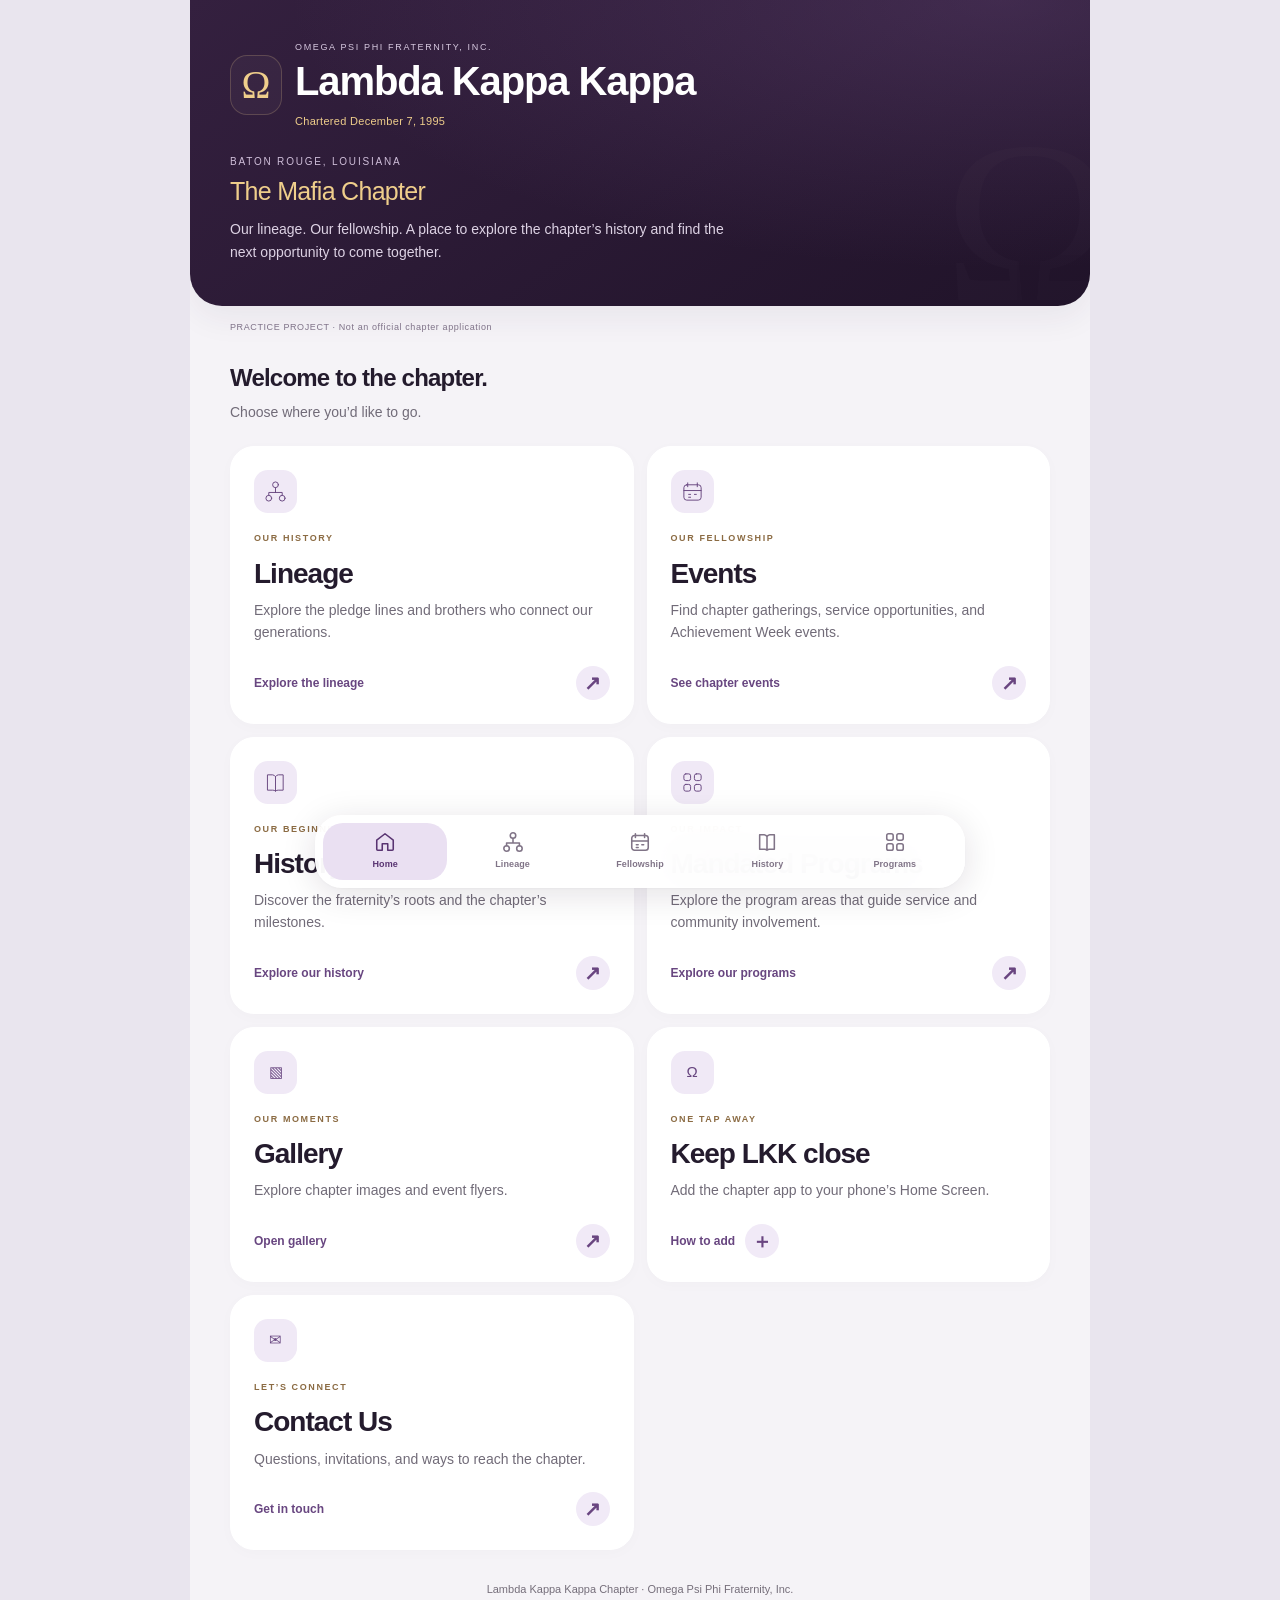
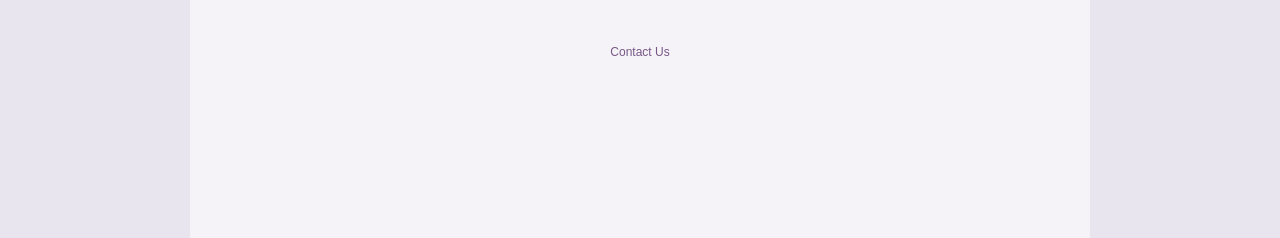
==== commit 37a53709: "Add Contact Us page and practice email form" ====
--- a/index.html
+++ b/index.html
@@ -9,4 +9,4 @@
 @media(prefers-reduced-motion:reduce){*,*::before,*::after{animation:none!important;transition:none!important;scroll-behavior:auto!important}.card:hover,.line-card:hover,.card:active,.line-card:active,.card:hover .arrow{transform:none}}
 
 header h1{font-size:clamp(24px,5.8vw,30px);letter-spacing:-.7px;line-height:1.12}
-</style><link rel="stylesheet" href="chapter-ui.css?v=2"><link rel="manifest" href="manifest.webmanifest"><link rel="apple-touch-icon" sizes="180x180" href="icon-180.png"><link rel="icon" type="image/png" sizes="192x192" href="icon-192.png"><meta name="apple-mobile-web-app-capable" content="yes"><meta name="apple-mobile-web-app-title" content="LKK"><meta name="apple-mobile-web-app-status-bar-style" content="default"></head><body data-page="index"><div class="app"><header><div class="brand"><span class="omega" aria-hidden="true">Ω</span><div><div class="eyebrow">Omega Psi Phi Fraternity, Inc.</div><div class="chapter">Lambda Kappa Kappa</div><div class="charter">Chartered December 7, 1995</div></div></div><div class="watermark" aria-hidden="true">Ω</div><div class="welcome">Baton Rouge, Louisiana</div><h1>The Mafia Chapter</h1><p>Our lineage. Our fellowship. A place to explore the chapter’s history and find the next opportunity to come together.</p></header><div class="notice">PRACTICE PROJECT · Not an official chapter application</div><main><h2 class="heading">Welcome to the chapter.</h2><p class="intro">Choose where you’d like to go.</p><div class="cards"><a class="card" href="lineage.html"><div class="card-icon"><svg viewBox="0 0 24 24" fill="none" stroke="currentColor" stroke-linecap="round" stroke-linejoin="round" aria-hidden="true"><circle cx="12" cy="5" r="3"/><circle cx="5" cy="19" r="3"/><circle cx="19" cy="19" r="3"/><path d="M12 8v5M5 16v-3h14v3"/></svg></div><div class="label">Our history</div><h2>Lineage</h2><p>Explore the pledge lines and brothers who connect our generations.</p><div class="card-bottom"><span>Explore the lineage</span><span class="arrow" aria-hidden="true">↗</span></div></a><a class="card" href="events.html"><div class="card-icon"><svg viewBox="0 0 24 24" fill="none" stroke="currentColor" stroke-linecap="round" stroke-linejoin="round" aria-hidden="true"><rect x="3" y="5" width="18" height="16" rx="3"/><path d="M7 3v4m10-4v4M3 11h18m-13 4h2m4 0h2m-8 3h2"/></svg></div><div class="label">Our fellowship</div><h2>Events</h2><p>Find chapter gatherings, service opportunities, and Achievement Week events.</p><div class="card-bottom"><span>See chapter events</span><span class="arrow" aria-hidden="true">↗</span></div></a><a class="card" href="history.html"><div class="card-icon"><svg viewBox="0 0 24 24" fill="none" stroke="currentColor" stroke-linecap="round" stroke-linejoin="round" aria-hidden="true"><path d="M4 4h5a4 4 0 0 1 3 2 4 4 0 0 1 3-2h5v16h-5a4 4 0 0 0-3 1 4 4 0 0 0-3-1H4Zm8 2v15"/></svg></div><div class="label">Our beginnings</div><h2>History</h2><p>Discover the fraternity’s roots and the chapter’s milestones.</p><div class="card-bottom"><span>Explore our history</span><span class="arrow" aria-hidden="true">↗</span></div></a><a class="card" href="programs.html"><div class="card-icon"><svg viewBox="0 0 24 24" fill="none" stroke="currentColor" stroke-linecap="round" stroke-linejoin="round" aria-hidden="true"><rect x="3" y="3" width="7" height="7" rx="2"/><rect x="14" y="3" width="7" height="7" rx="2"/><rect x="3" y="14" width="7" height="7" rx="2"/><rect x="14" y="14" width="7" height="7" rx="2"/></svg></div><div class="label">Our impact</div><h2>Mandated Programs</h2><p>Explore the program areas that guide service and community involvement.</p><div class="card-bottom"><span>Explore our programs</span><span class="arrow" aria-hidden="true">↗</span></div></a><a class="card" href="gallery.html"><div class="card-icon" aria-hidden="true">▧</div><div class="label">Our moments</div><h2>Gallery</h2><p>Explore chapter images and event flyers.</p><div class="card-bottom"><span>Open gallery</span><span class="arrow" aria-hidden="true">↗</span></div></a><button type="button" class="card install-card" id="install-help"><div class="card-icon" aria-hidden="true">Ω</div><div class="label">One tap away</div><h2>Keep LKK close</h2><p>Add the chapter app to your phone’s Home Screen.</p><div class="card-bottom"><span>How to add</span><span class="arrow" aria-hidden="true">＋</span></div></button></div><p class="footer">Lambda Kappa Kappa Chapter · Omega Psi Phi Fraternity, Inc.</p></main></div><nav class="app-dock" aria-label="Main navigation"><a href="index.html" aria-current="page"><svg viewBox="0 0 24 24" fill="none" stroke="currentColor" stroke-linecap="round" stroke-linejoin="round" aria-hidden="true"><path d="m3 10 9-7 9 7v10a1 1 0 0 1-1 1h-5v-7H9v7H4a1 1 0 0 1-1-1Z"/></svg><span>Home</span></a><a href="lineage.html"><svg viewBox="0 0 24 24" fill="none" stroke="currentColor" stroke-linecap="round" stroke-linejoin="round" aria-hidden="true"><circle cx="12" cy="5" r="3"/><circle cx="5" cy="19" r="3"/><circle cx="19" cy="19" r="3"/><path d="M12 8v5M5 16v-3h14v3"/></svg><span>Lineage</span></a><a href="events.html"><svg viewBox="0 0 24 24" fill="none" stroke="currentColor" stroke-linecap="round" stroke-linejoin="round" aria-hidden="true"><rect x="3" y="5" width="18" height="16" rx="3"/><path d="M7 3v4m10-4v4M3 11h18m-13 4h2m4 0h2m-8 3h2"/></svg><span>Fellowship</span></a><a href="history.html"><svg viewBox="0 0 24 24" fill="none" stroke="currentColor" stroke-linecap="round" stroke-linejoin="round" aria-hidden="true"><path d="M4 4h5a4 4 0 0 1 3 2 4 4 0 0 1 3-2h5v16h-5a4 4 0 0 0-3 1 4 4 0 0 0-3-1H4Zm8 2v15"/></svg><span>History</span></a><a href="programs.html"><svg viewBox="0 0 24 24" fill="none" stroke="currentColor" stroke-linecap="round" stroke-linejoin="round" aria-hidden="true"><rect x="3" y="3" width="7" height="7" rx="2"/><rect x="14" y="3" width="7" height="7" rx="2"/><rect x="3" y="14" width="7" height="7" rx="2"/><rect x="14" y="14" width="7" height="7" rx="2"/></svg><span>Programs</span></a></nav><dialog id="install-sheet" aria-labelledby="install-title"><button class="dialog-close" type="button" aria-label="Close home screen instructions">×</button><div class="tag">Your chapter, one tap away</div><h2 id="install-title">Add LKK to your Home Screen</h2><img src="icon-180.png" width="72" height="72" alt="Purple and gold LKK omega icon" style="border-radius:18px"><h3>On iPhone</h3><ol><li>Open this website in Safari.</li><li>Open Safari’s Share menu.</li><li>Choose <strong>Add to Home Screen</strong>, then <strong>Add</strong>.</li></ol><p>On Android, open the browser menu and look for Install app or Add to Home screen. Internet access is still required to load pages.</p></dialog><script>document.getElementById('install-help').addEventListener('click',()=>document.getElementById('install-sheet').showModal());document.querySelector('#install-sheet .dialog-close').addEventListener('click',()=>document.getElementById('install-sheet').close());</script></body></html>
+</style><link rel="stylesheet" href="chapter-ui.css?v=4"><link rel="manifest" href="manifest.webmanifest"><link rel="apple-touch-icon" sizes="180x180" href="icon-180.png"><link rel="icon" type="image/png" sizes="192x192" href="icon-192.png"><meta name="apple-mobile-web-app-capable" content="yes"><meta name="apple-mobile-web-app-title" content="LKK"><meta name="apple-mobile-web-app-status-bar-style" content="default"></head><body data-page="index"><div class="app"><header><div class="brand"><span class="omega" aria-hidden="true">Ω</span><div><div class="eyebrow">Omega Psi Phi Fraternity, Inc.</div><div class="chapter">Lambda Kappa Kappa</div><div class="charter">Chartered December 7, 1995</div></div></div><div class="watermark" aria-hidden="true">Ω</div><div class="welcome">Baton Rouge, Louisiana</div><h1>The Mafia Chapter</h1><p>Our lineage. Our fellowship. A place to explore the chapter’s history and find the next opportunity to come together.</p></header><div class="notice">PRACTICE PROJECT · Not an official chapter application</div><main><h2 class="heading">Welcome to the chapter.</h2><p class="intro">Choose where you’d like to go.</p><div class="cards"><a class="card" href="lineage.html"><div class="card-icon"><svg viewBox="0 0 24 24" fill="none" stroke="currentColor" stroke-linecap="round" stroke-linejoin="round" aria-hidden="true"><circle cx="12" cy="5" r="3"/><circle cx="5" cy="19" r="3"/><circle cx="19" cy="19" r="3"/><path d="M12 8v5M5 16v-3h14v3"/></svg></div><div class="label">Our history</div><h2>Lineage</h2><p>Explore the pledge lines and brothers who connect our generations.</p><div class="card-bottom"><span>Explore the lineage</span><span class="arrow" aria-hidden="true">↗</span></div></a><a class="card" href="events.html"><div class="card-icon"><svg viewBox="0 0 24 24" fill="none" stroke="currentColor" stroke-linecap="round" stroke-linejoin="round" aria-hidden="true"><rect x="3" y="5" width="18" height="16" rx="3"/><path d="M7 3v4m10-4v4M3 11h18m-13 4h2m4 0h2m-8 3h2"/></svg></div><div class="label">Our fellowship</div><h2>Events</h2><p>Find chapter gatherings, service opportunities, and Achievement Week events.</p><div class="card-bottom"><span>See chapter events</span><span class="arrow" aria-hidden="true">↗</span></div></a><a class="card" href="history.html"><div class="card-icon"><svg viewBox="0 0 24 24" fill="none" stroke="currentColor" stroke-linecap="round" stroke-linejoin="round" aria-hidden="true"><path d="M4 4h5a4 4 0 0 1 3 2 4 4 0 0 1 3-2h5v16h-5a4 4 0 0 0-3 1 4 4 0 0 0-3-1H4Zm8 2v15"/></svg></div><div class="label">Our beginnings</div><h2>History</h2><p>Discover the fraternity’s roots and the chapter’s milestones.</p><div class="card-bottom"><span>Explore our history</span><span class="arrow" aria-hidden="true">↗</span></div></a><a class="card" href="programs.html"><div class="card-icon"><svg viewBox="0 0 24 24" fill="none" stroke="currentColor" stroke-linecap="round" stroke-linejoin="round" aria-hidden="true"><rect x="3" y="3" width="7" height="7" rx="2"/><rect x="14" y="3" width="7" height="7" rx="2"/><rect x="3" y="14" width="7" height="7" rx="2"/><rect x="14" y="14" width="7" height="7" rx="2"/></svg></div><div class="label">Our impact</div><h2>Mandated Programs</h2><p>Explore the program areas that guide service and community involvement.</p><div class="card-bottom"><span>Explore our programs</span><span class="arrow" aria-hidden="true">↗</span></div></a><a class="card" href="gallery.html"><div class="card-icon" aria-hidden="true">▧</div><div class="label">Our moments</div><h2>Gallery</h2><p>Explore chapter images and event flyers.</p><div class="card-bottom"><span>Open gallery</span><span class="arrow" aria-hidden="true">↗</span></div></a><button type="button" class="card install-card" id="install-help"><div class="card-icon" aria-hidden="true">Ω</div><div class="label">One tap away</div><h2>Keep LKK close</h2><p>Add the chapter app to your phone’s Home Screen.</p><div class="card-bottom"><span>How to add</span><span class="arrow" aria-hidden="true">＋</span></div></button><a class="card" href="contact.html"><div class="card-icon" aria-hidden="true">✉</div><div class="label">Let’s connect</div><h2>Contact Us</h2><p>Questions, invitations, and ways to reach the chapter.</p><div class="card-bottom"><span>Get in touch</span><span class="arrow" aria-hidden="true">↗</span></div></a></div><p class="footer">Lambda Kappa Kappa Chapter · Omega Psi Phi Fraternity, Inc.</p><p class="contact-footer"><a href="contact.html">Contact Us</a></p></main></div><nav class="app-dock" aria-label="Main navigation"><a href="index.html" aria-current="page"><svg viewBox="0 0 24 24" fill="none" stroke="currentColor" stroke-linecap="round" stroke-linejoin="round" aria-hidden="true"><path d="m3 10 9-7 9 7v10a1 1 0 0 1-1 1h-5v-7H9v7H4a1 1 0 0 1-1-1Z"/></svg><span>Home</span></a><a href="lineage.html"><svg viewBox="0 0 24 24" fill="none" stroke="currentColor" stroke-linecap="round" stroke-linejoin="round" aria-hidden="true"><circle cx="12" cy="5" r="3"/><circle cx="5" cy="19" r="3"/><circle cx="19" cy="19" r="3"/><path d="M12 8v5M5 16v-3h14v3"/></svg><span>Lineage</span></a><a href="events.html"><svg viewBox="0 0 24 24" fill="none" stroke="currentColor" stroke-linecap="round" stroke-linejoin="round" aria-hidden="true"><rect x="3" y="5" width="18" height="16" rx="3"/><path d="M7 3v4m10-4v4M3 11h18m-13 4h2m4 0h2m-8 3h2"/></svg><span>Fellowship</span></a><a href="history.html"><svg viewBox="0 0 24 24" fill="none" stroke="currentColor" stroke-linecap="round" stroke-linejoin="round" aria-hidden="true"><path d="M4 4h5a4 4 0 0 1 3 2 4 4 0 0 1 3-2h5v16h-5a4 4 0 0 0-3 1 4 4 0 0 0-3-1H4Zm8 2v15"/></svg><span>History</span></a><a href="programs.html"><svg viewBox="0 0 24 24" fill="none" stroke="currentColor" stroke-linecap="round" stroke-linejoin="round" aria-hidden="true"><rect x="3" y="3" width="7" height="7" rx="2"/><rect x="14" y="3" width="7" height="7" rx="2"/><rect x="3" y="14" width="7" height="7" rx="2"/><rect x="14" y="14" width="7" height="7" rx="2"/></svg><span>Programs</span></a></nav><dialog id="install-sheet" aria-labelledby="install-title"><button class="dialog-close" type="button" aria-label="Close home screen instructions">×</button><div class="tag">Your chapter, one tap away</div><h2 id="install-title">Add LKK to your Home Screen</h2><img src="icon-180.png" width="72" height="72" alt="Purple and gold LKK omega icon" style="border-radius:18px"><h3>On iPhone</h3><ol><li>Open this website in Safari.</li><li>Open Safari’s Share menu.</li><li>Choose <strong>Add to Home Screen</strong>, then <strong>Add</strong>.</li></ol><p>On Android, open the browser menu and look for Install app or Add to Home screen. Internet access is still required to load pages.</p></dialog><script>document.getElementById('install-help').addEventListener('click',()=>document.getElementById('install-sheet').showModal());document.querySelector('#install-sheet .dialog-close').addEventListener('click',()=>document.getElementById('install-sheet').close());</script></body></html>
--- a/chapter-ui.css
+++ b/chapter-ui.css
@@ -7,3 +7,7 @@
 @media(prefers-contrast:more){.app-dock{background:#fff;border:2px solid #38204e}.card,.panel,.event,.line-card{border-color:#9e8ca9}.muted,.count,.note{color:#55445f}}
 
 .share-event{min-height:44px;border:0;border-radius:12px;margin:12px 0 0 7px;padding:10px 12px;background:#eeebf2;color:#684680;font:600 12px -apple-system,BlinkMacSystemFont,sans-serif;cursor:pointer}.timeline-filters{display:flex;gap:7px;overflow-x:auto;margin:20px 0}.timeline-filters button{min-height:44px;white-space:nowrap;border:1px solid #e2d8e9;background:#fff;color:#765f86;border-radius:22px;padding:9px 14px;font:600 12px -apple-system,BlinkMacSystemFont,sans-serif;cursor:pointer}.timeline-filters button[aria-pressed=true]{background:#38204e;color:#fff;border-color:#38204e}.history-timeline{border-left:2px solid #e1d5e9;margin-left:8px;padding-left:22px}.history-timeline>li{position:relative}.history-timeline>li:before{content:'';position:absolute;left:-29px;top:21px;width:10px;height:10px;border-radius:50%;background:#8a6a9f;border:2px solid #fff}.timeline-year{display:block;font-size:12px;font-weight:700;color:#906e42;margin-bottom:8px}.history-timeline>li[hidden]{display:none}.gallery-grid{display:grid;grid-template-columns:repeat(2,minmax(0,1fr));gap:15px;margin-top:20px}.gallery-card{padding:0;border:1px solid #e8deee;border-radius:20px;overflow:hidden;background:#fff;text-align:left;color:#38204e;cursor:pointer}.gallery-card img{display:block;width:100%;height:230px;object-fit:cover;object-position:top}.gallery-card span{display:block;padding:15px;font-size:13px;line-height:1.5}.gallery-shortcut{margin:0 0 20px;text-align:right}.gallery-shortcut a{color:#79568c;font-size:12px;text-decoration:none}.install-card{text-align:left;color:inherit;font:inherit;cursor:pointer}#photo-view{max-width:650px}#photo-view img{max-height:65dvh;object-fit:contain}.event[id]{scroll-margin:25px}@media(max-width:400px){.gallery-grid{grid-template-columns:1fr}}
+
+.local-notice{padding:13px 16px;background:#eee7f3;border-radius:14px;color:#735c83;font-size:12px;line-height:1.6;margin:15px 0}.local-form{margin:20px 0}.local-form label{display:block;font-size:13px;font-weight:600;margin:16px 0 6px}.local-form input,.local-form textarea{display:block;box-sizing:border-box;width:100%;min-height:46px;border:1px solid #ded3e6;border-radius:12px;padding:12px;background:#fff;color:#38204e;font:16px -apple-system,BlinkMacSystemFont,sans-serif}.local-form input[type=file]{font-size:12px}.local-primary{min-height:46px;border:0;border-radius:13px;padding:12px 18px;background:#56346f;color:#fff;font:600 14px -apple-system,BlinkMacSystemFont,sans-serif;margin-top:14px;cursor:pointer}.local-primary:disabled{opacity:.5;cursor:wait}.local-error{color:#ac3b40;font-size:13px}.gallery-delete{margin:8px 0 18px;background:#eee7f3;color:#765187;border:0;border-radius:10px;padding:10px 14px;min-height:44px;cursor:pointer}.gallery-card{width:100%}#add-event-dialog{overflow:auto}.calendar-options a[hidden]{display:none}
+
+.contact-action{display:inline-flex;align-items:center;min-height:46px;padding:12px 18px;border-radius:13px;background:#56346f;color:#fff!important;text-decoration:none;font-size:14px;font-weight:600}.secondary-contact{background:#eee6f4;color:#65437e!important}.contact-footer{text-align:center;margin:32px 0 8px}.contact-footer a{display:inline-block;min-height:44px;padding:12px;color:#775787;font-size:12px;text-decoration:none}
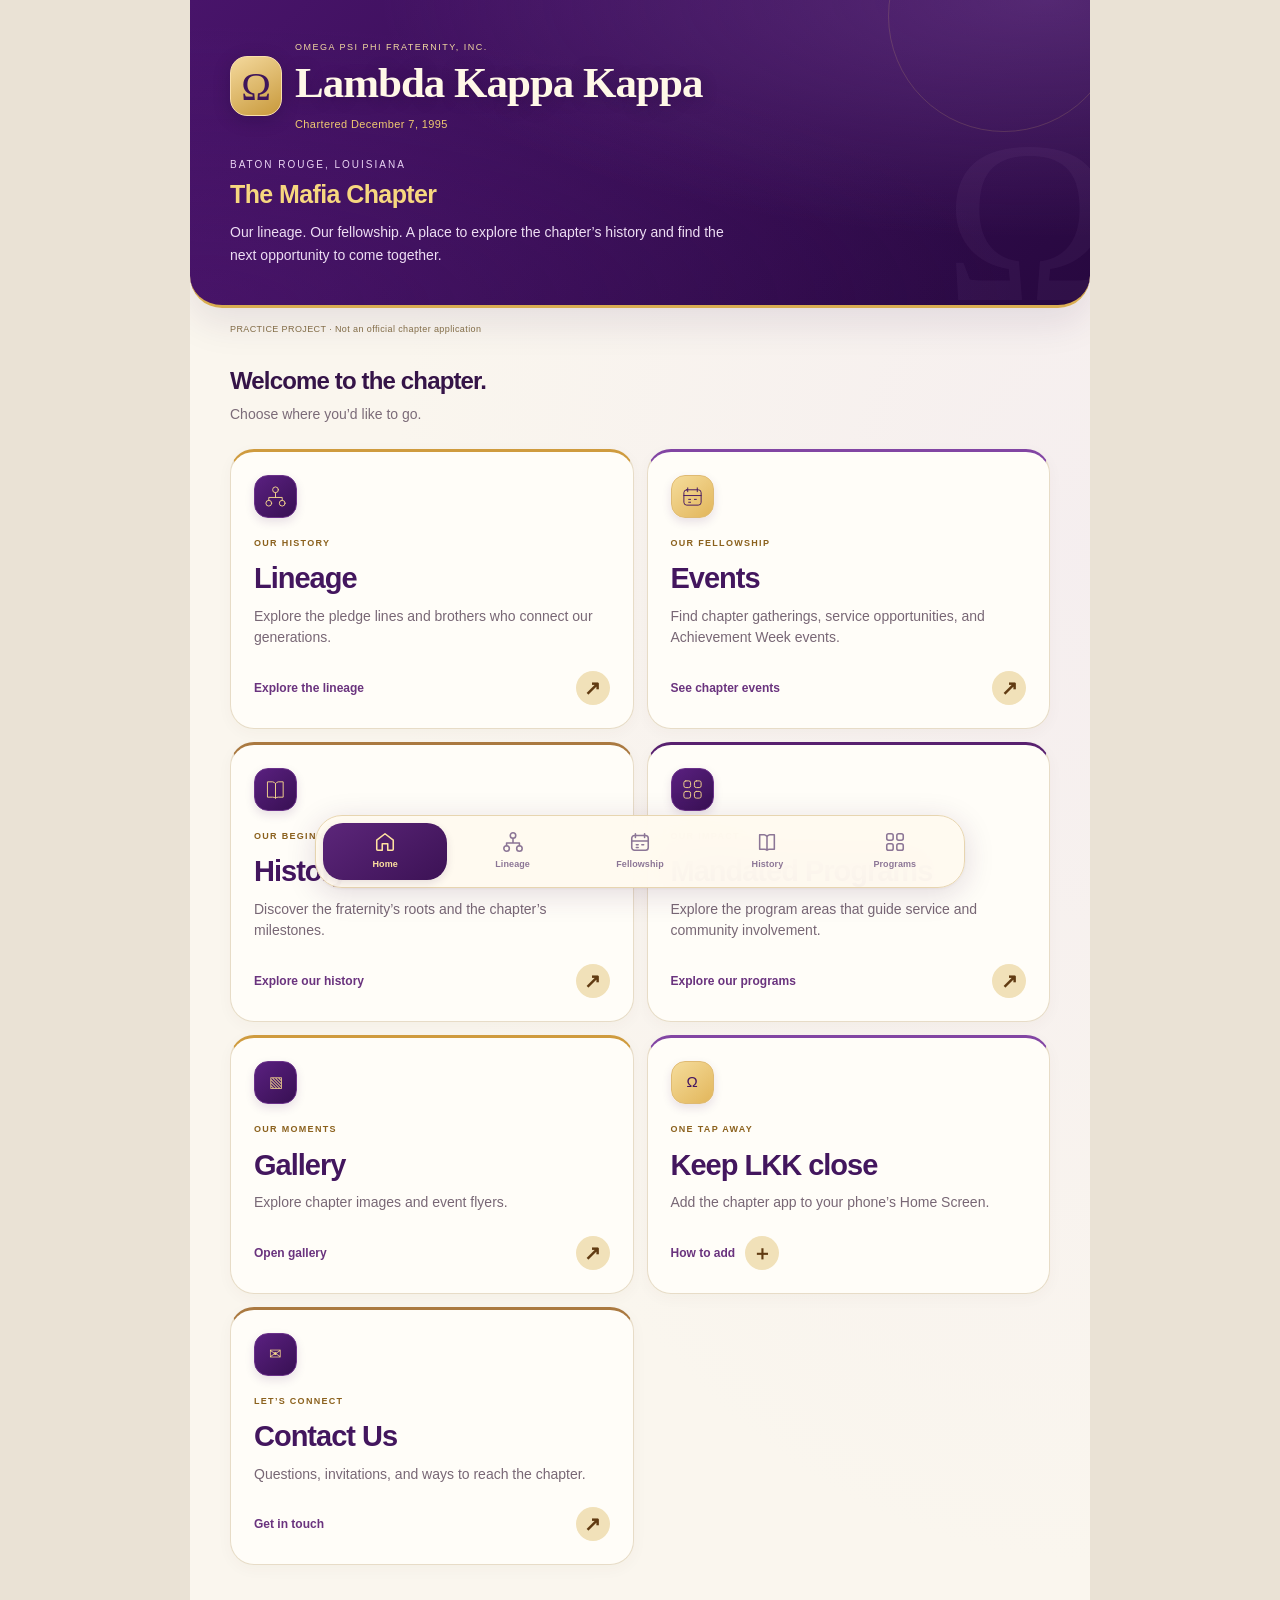
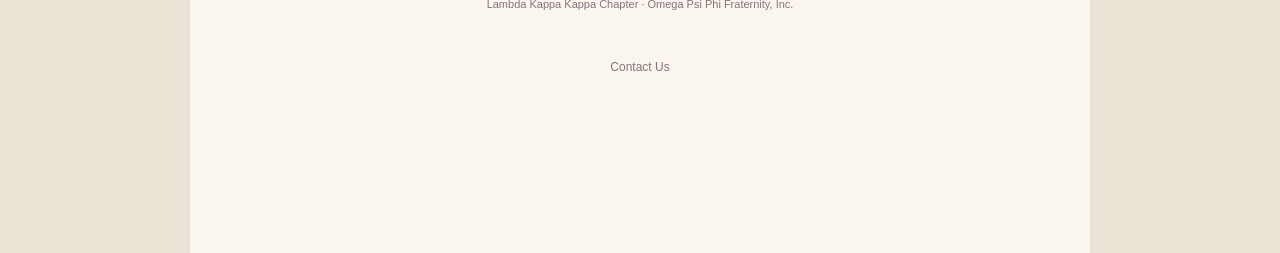
==== commit abf8b575: "Strengthen purple and gold chapter visual identity" ====
--- a/index.html
+++ b/index.html
@@ -9,4 +9,4 @@
 @media(prefers-reduced-motion:reduce){*,*::before,*::after{animation:none!important;transition:none!important;scroll-behavior:auto!important}.card:hover,.line-card:hover,.card:active,.line-card:active,.card:hover .arrow{transform:none}}
 
 header h1{font-size:clamp(24px,5.8vw,30px);letter-spacing:-.7px;line-height:1.12}
-</style><link rel="stylesheet" href="chapter-ui.css?v=4"><link rel="manifest" href="manifest.webmanifest"><link rel="apple-touch-icon" sizes="180x180" href="icon-180.png"><link rel="icon" type="image/png" sizes="192x192" href="icon-192.png"><meta name="apple-mobile-web-app-capable" content="yes"><meta name="apple-mobile-web-app-title" content="LKK"><meta name="apple-mobile-web-app-status-bar-style" content="default"></head><body data-page="index"><div class="app"><header><div class="brand"><span class="omega" aria-hidden="true">Ω</span><div><div class="eyebrow">Omega Psi Phi Fraternity, Inc.</div><div class="chapter">Lambda Kappa Kappa</div><div class="charter">Chartered December 7, 1995</div></div></div><div class="watermark" aria-hidden="true">Ω</div><div class="welcome">Baton Rouge, Louisiana</div><h1>The Mafia Chapter</h1><p>Our lineage. Our fellowship. A place to explore the chapter’s history and find the next opportunity to come together.</p></header><div class="notice">PRACTICE PROJECT · Not an official chapter application</div><main><h2 class="heading">Welcome to the chapter.</h2><p class="intro">Choose where you’d like to go.</p><div class="cards"><a class="card" href="lineage.html"><div class="card-icon"><svg viewBox="0 0 24 24" fill="none" stroke="currentColor" stroke-linecap="round" stroke-linejoin="round" aria-hidden="true"><circle cx="12" cy="5" r="3"/><circle cx="5" cy="19" r="3"/><circle cx="19" cy="19" r="3"/><path d="M12 8v5M5 16v-3h14v3"/></svg></div><div class="label">Our history</div><h2>Lineage</h2><p>Explore the pledge lines and brothers who connect our generations.</p><div class="card-bottom"><span>Explore the lineage</span><span class="arrow" aria-hidden="true">↗</span></div></a><a class="card" href="events.html"><div class="card-icon"><svg viewBox="0 0 24 24" fill="none" stroke="currentColor" stroke-linecap="round" stroke-linejoin="round" aria-hidden="true"><rect x="3" y="5" width="18" height="16" rx="3"/><path d="M7 3v4m10-4v4M3 11h18m-13 4h2m4 0h2m-8 3h2"/></svg></div><div class="label">Our fellowship</div><h2>Events</h2><p>Find chapter gatherings, service opportunities, and Achievement Week events.</p><div class="card-bottom"><span>See chapter events</span><span class="arrow" aria-hidden="true">↗</span></div></a><a class="card" href="history.html"><div class="card-icon"><svg viewBox="0 0 24 24" fill="none" stroke="currentColor" stroke-linecap="round" stroke-linejoin="round" aria-hidden="true"><path d="M4 4h5a4 4 0 0 1 3 2 4 4 0 0 1 3-2h5v16h-5a4 4 0 0 0-3 1 4 4 0 0 0-3-1H4Zm8 2v15"/></svg></div><div class="label">Our beginnings</div><h2>History</h2><p>Discover the fraternity’s roots and the chapter’s milestones.</p><div class="card-bottom"><span>Explore our history</span><span class="arrow" aria-hidden="true">↗</span></div></a><a class="card" href="programs.html"><div class="card-icon"><svg viewBox="0 0 24 24" fill="none" stroke="currentColor" stroke-linecap="round" stroke-linejoin="round" aria-hidden="true"><rect x="3" y="3" width="7" height="7" rx="2"/><rect x="14" y="3" width="7" height="7" rx="2"/><rect x="3" y="14" width="7" height="7" rx="2"/><rect x="14" y="14" width="7" height="7" rx="2"/></svg></div><div class="label">Our impact</div><h2>Mandated Programs</h2><p>Explore the program areas that guide service and community involvement.</p><div class="card-bottom"><span>Explore our programs</span><span class="arrow" aria-hidden="true">↗</span></div></a><a class="card" href="gallery.html"><div class="card-icon" aria-hidden="true">▧</div><div class="label">Our moments</div><h2>Gallery</h2><p>Explore chapter images and event flyers.</p><div class="card-bottom"><span>Open gallery</span><span class="arrow" aria-hidden="true">↗</span></div></a><button type="button" class="card install-card" id="install-help"><div class="card-icon" aria-hidden="true">Ω</div><div class="label">One tap away</div><h2>Keep LKK close</h2><p>Add the chapter app to your phone’s Home Screen.</p><div class="card-bottom"><span>How to add</span><span class="arrow" aria-hidden="true">＋</span></div></button><a class="card" href="contact.html"><div class="card-icon" aria-hidden="true">✉</div><div class="label">Let’s connect</div><h2>Contact Us</h2><p>Questions, invitations, and ways to reach the chapter.</p><div class="card-bottom"><span>Get in touch</span><span class="arrow" aria-hidden="true">↗</span></div></a></div><p class="footer">Lambda Kappa Kappa Chapter · Omega Psi Phi Fraternity, Inc.</p><p class="contact-footer"><a href="contact.html">Contact Us</a></p></main></div><nav class="app-dock" aria-label="Main navigation"><a href="index.html" aria-current="page"><svg viewBox="0 0 24 24" fill="none" stroke="currentColor" stroke-linecap="round" stroke-linejoin="round" aria-hidden="true"><path d="m3 10 9-7 9 7v10a1 1 0 0 1-1 1h-5v-7H9v7H4a1 1 0 0 1-1-1Z"/></svg><span>Home</span></a><a href="lineage.html"><svg viewBox="0 0 24 24" fill="none" stroke="currentColor" stroke-linecap="round" stroke-linejoin="round" aria-hidden="true"><circle cx="12" cy="5" r="3"/><circle cx="5" cy="19" r="3"/><circle cx="19" cy="19" r="3"/><path d="M12 8v5M5 16v-3h14v3"/></svg><span>Lineage</span></a><a href="events.html"><svg viewBox="0 0 24 24" fill="none" stroke="currentColor" stroke-linecap="round" stroke-linejoin="round" aria-hidden="true"><rect x="3" y="5" width="18" height="16" rx="3"/><path d="M7 3v4m10-4v4M3 11h18m-13 4h2m4 0h2m-8 3h2"/></svg><span>Fellowship</span></a><a href="history.html"><svg viewBox="0 0 24 24" fill="none" stroke="currentColor" stroke-linecap="round" stroke-linejoin="round" aria-hidden="true"><path d="M4 4h5a4 4 0 0 1 3 2 4 4 0 0 1 3-2h5v16h-5a4 4 0 0 0-3 1 4 4 0 0 0-3-1H4Zm8 2v15"/></svg><span>History</span></a><a href="programs.html"><svg viewBox="0 0 24 24" fill="none" stroke="currentColor" stroke-linecap="round" stroke-linejoin="round" aria-hidden="true"><rect x="3" y="3" width="7" height="7" rx="2"/><rect x="14" y="3" width="7" height="7" rx="2"/><rect x="3" y="14" width="7" height="7" rx="2"/><rect x="14" y="14" width="7" height="7" rx="2"/></svg><span>Programs</span></a></nav><dialog id="install-sheet" aria-labelledby="install-title"><button class="dialog-close" type="button" aria-label="Close home screen instructions">×</button><div class="tag">Your chapter, one tap away</div><h2 id="install-title">Add LKK to your Home Screen</h2><img src="icon-180.png" width="72" height="72" alt="Purple and gold LKK omega icon" style="border-radius:18px"><h3>On iPhone</h3><ol><li>Open this website in Safari.</li><li>Open Safari’s Share menu.</li><li>Choose <strong>Add to Home Screen</strong>, then <strong>Add</strong>.</li></ol><p>On Android, open the browser menu and look for Install app or Add to Home screen. Internet access is still required to load pages.</p></dialog><script>document.getElementById('install-help').addEventListener('click',()=>document.getElementById('install-sheet').showModal());document.querySelector('#install-sheet .dialog-close').addEventListener('click',()=>document.getElementById('install-sheet').close());</script></body></html>
+</style><link rel="stylesheet" href="chapter-ui.css?v=5"><link rel="manifest" href="manifest.webmanifest"><link rel="apple-touch-icon" sizes="180x180" href="icon-180.png"><link rel="icon" type="image/png" sizes="192x192" href="icon-192.png"><meta name="apple-mobile-web-app-capable" content="yes"><meta name="apple-mobile-web-app-title" content="LKK"><meta name="apple-mobile-web-app-status-bar-style" content="default"></head><body data-page="index"><div class="app"><header><div class="brand"><span class="omega" aria-hidden="true">Ω</span><div><div class="eyebrow">Omega Psi Phi Fraternity, Inc.</div><div class="chapter">Lambda Kappa Kappa</div><div class="charter">Chartered December 7, 1995</div></div></div><div class="watermark" aria-hidden="true">Ω</div><div class="welcome">Baton Rouge, Louisiana</div><h1>The Mafia Chapter</h1><p>Our lineage. Our fellowship. A place to explore the chapter’s history and find the next opportunity to come together.</p></header><div class="notice">PRACTICE PROJECT · Not an official chapter application</div><main><h2 class="heading">Welcome to the chapter.</h2><p class="intro">Choose where you’d like to go.</p><div class="cards"><a class="card" href="lineage.html"><div class="card-icon"><svg viewBox="0 0 24 24" fill="none" stroke="currentColor" stroke-linecap="round" stroke-linejoin="round" aria-hidden="true"><circle cx="12" cy="5" r="3"/><circle cx="5" cy="19" r="3"/><circle cx="19" cy="19" r="3"/><path d="M12 8v5M5 16v-3h14v3"/></svg></div><div class="label">Our history</div><h2>Lineage</h2><p>Explore the pledge lines and brothers who connect our generations.</p><div class="card-bottom"><span>Explore the lineage</span><span class="arrow" aria-hidden="true">↗</span></div></a><a class="card" href="events.html"><div class="card-icon"><svg viewBox="0 0 24 24" fill="none" stroke="currentColor" stroke-linecap="round" stroke-linejoin="round" aria-hidden="true"><rect x="3" y="5" width="18" height="16" rx="3"/><path d="M7 3v4m10-4v4M3 11h18m-13 4h2m4 0h2m-8 3h2"/></svg></div><div class="label">Our fellowship</div><h2>Events</h2><p>Find chapter gatherings, service opportunities, and Achievement Week events.</p><div class="card-bottom"><span>See chapter events</span><span class="arrow" aria-hidden="true">↗</span></div></a><a class="card" href="history.html"><div class="card-icon"><svg viewBox="0 0 24 24" fill="none" stroke="currentColor" stroke-linecap="round" stroke-linejoin="round" aria-hidden="true"><path d="M4 4h5a4 4 0 0 1 3 2 4 4 0 0 1 3-2h5v16h-5a4 4 0 0 0-3 1 4 4 0 0 0-3-1H4Zm8 2v15"/></svg></div><div class="label">Our beginnings</div><h2>History</h2><p>Discover the fraternity’s roots and the chapter’s milestones.</p><div class="card-bottom"><span>Explore our history</span><span class="arrow" aria-hidden="true">↗</span></div></a><a class="card" href="programs.html"><div class="card-icon"><svg viewBox="0 0 24 24" fill="none" stroke="currentColor" stroke-linecap="round" stroke-linejoin="round" aria-hidden="true"><rect x="3" y="3" width="7" height="7" rx="2"/><rect x="14" y="3" width="7" height="7" rx="2"/><rect x="3" y="14" width="7" height="7" rx="2"/><rect x="14" y="14" width="7" height="7" rx="2"/></svg></div><div class="label">Our impact</div><h2>Mandated Programs</h2><p>Explore the program areas that guide service and community involvement.</p><div class="card-bottom"><span>Explore our programs</span><span class="arrow" aria-hidden="true">↗</span></div></a><a class="card" href="gallery.html"><div class="card-icon" aria-hidden="true">▧</div><div class="label">Our moments</div><h2>Gallery</h2><p>Explore chapter images and event flyers.</p><div class="card-bottom"><span>Open gallery</span><span class="arrow" aria-hidden="true">↗</span></div></a><button type="button" class="card install-card" id="install-help"><div class="card-icon" aria-hidden="true">Ω</div><div class="label">One tap away</div><h2>Keep LKK close</h2><p>Add the chapter app to your phone’s Home Screen.</p><div class="card-bottom"><span>How to add</span><span class="arrow" aria-hidden="true">＋</span></div></button><a class="card" href="contact.html"><div class="card-icon" aria-hidden="true">✉</div><div class="label">Let’s connect</div><h2>Contact Us</h2><p>Questions, invitations, and ways to reach the chapter.</p><div class="card-bottom"><span>Get in touch</span><span class="arrow" aria-hidden="true">↗</span></div></a></div><p class="footer">Lambda Kappa Kappa Chapter · Omega Psi Phi Fraternity, Inc.</p><p class="contact-footer"><a href="contact.html">Contact Us</a></p></main></div><nav class="app-dock" aria-label="Main navigation"><a href="index.html" aria-current="page"><svg viewBox="0 0 24 24" fill="none" stroke="currentColor" stroke-linecap="round" stroke-linejoin="round" aria-hidden="true"><path d="m3 10 9-7 9 7v10a1 1 0 0 1-1 1h-5v-7H9v7H4a1 1 0 0 1-1-1Z"/></svg><span>Home</span></a><a href="lineage.html"><svg viewBox="0 0 24 24" fill="none" stroke="currentColor" stroke-linecap="round" stroke-linejoin="round" aria-hidden="true"><circle cx="12" cy="5" r="3"/><circle cx="5" cy="19" r="3"/><circle cx="19" cy="19" r="3"/><path d="M12 8v5M5 16v-3h14v3"/></svg><span>Lineage</span></a><a href="events.html"><svg viewBox="0 0 24 24" fill="none" stroke="currentColor" stroke-linecap="round" stroke-linejoin="round" aria-hidden="true"><rect x="3" y="5" width="18" height="16" rx="3"/><path d="M7 3v4m10-4v4M3 11h18m-13 4h2m4 0h2m-8 3h2"/></svg><span>Fellowship</span></a><a href="history.html"><svg viewBox="0 0 24 24" fill="none" stroke="currentColor" stroke-linecap="round" stroke-linejoin="round" aria-hidden="true"><path d="M4 4h5a4 4 0 0 1 3 2 4 4 0 0 1 3-2h5v16h-5a4 4 0 0 0-3 1 4 4 0 0 0-3-1H4Zm8 2v15"/></svg><span>History</span></a><a href="programs.html"><svg viewBox="0 0 24 24" fill="none" stroke="currentColor" stroke-linecap="round" stroke-linejoin="round" aria-hidden="true"><rect x="3" y="3" width="7" height="7" rx="2"/><rect x="14" y="3" width="7" height="7" rx="2"/><rect x="3" y="14" width="7" height="7" rx="2"/><rect x="14" y="14" width="7" height="7" rx="2"/></svg><span>Programs</span></a></nav><dialog id="install-sheet" aria-labelledby="install-title"><button class="dialog-close" type="button" aria-label="Close home screen instructions">×</button><div class="tag">Your chapter, one tap away</div><h2 id="install-title">Add LKK to your Home Screen</h2><img src="icon-180.png" width="72" height="72" alt="Purple and gold LKK omega icon" style="border-radius:18px"><h3>On iPhone</h3><ol><li>Open this website in Safari.</li><li>Open Safari’s Share menu.</li><li>Choose <strong>Add to Home Screen</strong>, then <strong>Add</strong>.</li></ol><p>On Android, open the browser menu and look for Install app or Add to Home screen. Internet access is still required to load pages.</p></dialog><script>document.getElementById('install-help').addEventListener('click',()=>document.getElementById('install-sheet').showModal());document.querySelector('#install-sheet .dialog-close').addEventListener('click',()=>document.getElementById('install-sheet').close());</script></body></html>
--- a/chapter-ui.css
+++ b/chapter-ui.css
@@ -11,3 +11,13 @@
 .local-notice{padding:13px 16px;background:#eee7f3;border-radius:14px;color:#735c83;font-size:12px;line-height:1.6;margin:15px 0}.local-form{margin:20px 0}.local-form label{display:block;font-size:13px;font-weight:600;margin:16px 0 6px}.local-form input,.local-form textarea{display:block;box-sizing:border-box;width:100%;min-height:46px;border:1px solid #ded3e6;border-radius:12px;padding:12px;background:#fff;color:#38204e;font:16px -apple-system,BlinkMacSystemFont,sans-serif}.local-form input[type=file]{font-size:12px}.local-primary{min-height:46px;border:0;border-radius:13px;padding:12px 18px;background:#56346f;color:#fff;font:600 14px -apple-system,BlinkMacSystemFont,sans-serif;margin-top:14px;cursor:pointer}.local-primary:disabled{opacity:.5;cursor:wait}.local-error{color:#ac3b40;font-size:13px}.gallery-delete{margin:8px 0 18px;background:#eee7f3;color:#765187;border:0;border-radius:10px;padding:10px 14px;min-height:44px;cursor:pointer}.gallery-card{width:100%}#add-event-dialog{overflow:auto}.calendar-options a[hidden]{display:none}
 
 .contact-action{display:inline-flex;align-items:center;min-height:46px;padding:12px 18px;border-radius:13px;background:#56346f;color:#fff!important;text-decoration:none;font-size:14px;font-weight:600}.secondary-contact{background:#eee6f4;color:#65437e!important}.contact-footer{text-align:center;margin:32px 0 8px}.contact-footer a{display:inline-block;min-height:44px;padding:12px;color:#775787;font-size:12px;text-decoration:none}
+
+/* Stronger chapter identity: royal purple, warm ivory, and restrained gold. */
+:root{--purple:#361057;--gold:#f0ca71;--ink:#2a1739;--muted:#746476;--paper:#faf6ee;--line:#e8ddca}
+body{background:#eae2d5;color:var(--ink)}.app{background:radial-gradient(ellipse at 100% 30%,#eadcf14d,transparent 55%),#faf6ee}
+header{background:radial-gradient(ellipse at 95% 0%,#925ab65c,transparent 55%),radial-gradient(ellipse at 0% 100%,#621e8740,transparent 65%),linear-gradient(140deg,#48146a,#27083f);border-bottom:3px solid #d9ad51;box-shadow:0 14px 38px #35114d1a;padding-bottom:38px}
+header:after{content:'';display:block;position:absolute;right:-30px;top:-100px;width:230px;height:230px;border:1px solid #f0ca7129;border-radius:50%;pointer-events:none}
+header .chapter{font-family:Georgia,'Times New Roman',serif;font-weight:600;font-size:clamp(29px,6.8vw,43px);letter-spacing:-1px;line-height:1.08;color:#fff8e7;text-shadow:0 2px 16px #1c04274d}.eyebrow{color:#f1d9a1;font-size:9px;letter-spacing:1.5px}.omega{background:linear-gradient(150deg,#f4d99d,#c8993b);border:1px solid #f9dfab;color:#3e155b;box-shadow:0 4px 18px #0c001a30;font-size:40px}.charter{color:#f0ca71;letter-spacing:.4px;font-weight:500}.welcome{color:#ead4f4;letter-spacing:2px}.watermark{color:#d9a7ed0d;opacity:1}body[data-page=index] header h1,body[data-page=lineage] header h1{color:#f7d77f;font-weight:600;font-size:25px;letter-spacing:-.6px}header h1{color:#fff7e9}header p{color:#edddf3;font-size:14px}header .stats{border-color:#eac56940}.stats strong{color:#f6d989}.stats small{color:#e9d4ed}.notice{color:#867047;letter-spacing:.4px}
+.heading,h2{color:#351448;font-weight:750;letter-spacing:-.85px}.intro{color:#7b6b78}.card{background:#fffdf8;border:1px solid #e7dcc7;box-shadow:0 4px 16px #5b332909;border-top:3px solid #cf9b3e}.card:nth-child(4n+2){border-top-color:#8245a3}.card:nth-child(4n+3){border-top-color:#aa7940}.card:nth-child(4n){border-top-color:#58206f}.card .label{color:#8b611d;font-weight:700;letter-spacing:1.3px}.card h2{color:#43165e;font-size:29px;font-weight:750;letter-spacing:-1px}.card p{color:#786775}.card-icon{background:linear-gradient(140deg,#5a2080,#381053);color:#f4d58d;box-shadow:0 4px 10px #48146a20;border:1px solid #6a3289}.card:nth-child(4n+2) .card-icon{background:linear-gradient(140deg,#f5dc9b,#e2b65b);color:#461762;border-color:#dfba73}.card .arrow{background:#f1e1b9;color:#613b12}.card-bottom{color:#6a337e;font-weight:650}.card:hover{border-color:#c9a15b;box-shadow:0 12px 28px #4f1a6b15}.card:hover .arrow{background:#dfb55d;color:#2e103c}.count{background:#eee1c3;color:#79531f}.search{background:#f2eaf2;border-color:#e0cfe6;color:#3a1b49}.filters select,select{border-color:#e2d3be;background:#fffdf8;color:#5c3b61}.line-card{background:#fffdf8;border-color:#e7ddca;box-shadow:0 4px 15px #5b332906}.line-card h3{color:#40145a}.line-card[data-line="0"]{background:linear-gradient(125deg,#fff8e6,#f6e9c5);border-color:#d2aa5b;border-left:4px solid #9b6a1e}.meta,.tag{color:#89601f;font-weight:700}.avatar{background:linear-gradient(140deg,#6e3691,#43165e);color:#ffe5a5}.member{border-color:#e7dccb}.member strong{color:#3d1b4e}.member small{color:#7c6d7e}.tabs,.view-controls.nav{background:#e9dded}.tabs button[aria-selected=true],.view-controls.nav button[aria-current=page]{background:#4c1a6a;color:#fff6df;box-shadow:0 3px 9px #4c1a6a25}.event{background:#fffdf8;border-color:#e7dcc7}.date{background:linear-gradient(150deg,#4e1c6c,#35104e);border-color:#6e3c8b}.date small{color:#f3d38a}.date strong{color:#fff8e9}.event h3{color:#3c1555}.event .tag{color:#8d6224}.calendar-download{background:#552075;color:#fff3cf;border:1px solid #6e398c}.calendar-download:hover{background:#38134e;color:#ffe3a3}.share-event{background:#f2e5c8;color:#76531f}.panel{background:#fffdf8;border-color:#e5dac6}.panel h2{color:#41165a}.panel p{color:#6e5b70}.programs .panel{border-top:3px solid #d3ac5c}.timeline-year{color:#916316}.history-timeline{border-color:#d9b269}.history-timeline>li:before{background:#662b85;border-color:#fcf5e6}.highlight-open strong{color:#49205d}.highlight-open .prompt{color:#936a25}.timeline-filters button{border-color:#e1d0b3;background:#fffdf8;color:#795c66}.timeline-filters button[aria-pressed=true]{background:#51216f;border-color:#51216f;color:#fff2ce}.gallery-card{background:#fffdf8;border-color:#ddc9a5}.local-notice{background:#f0e6ce;color:#7d6032}.local-primary,.contact-action{background:#552075;border:1px solid #6e398c;color:#fff2d0!important}.secondary-contact{background:#f0e1bc;color:#64421a!important}.local-form input,.local-form textarea{background:#fffdf9;border-color:#dfcfba}.local-form label{color:#5b3366}.gallery-delete{background:#f1e4d1;color:#6d4779}.app-dock{background:#fffaf0f2;border:1px solid #e7d5b0;box-shadow:0 6px 30px #3b144c26,0 1px 3px #5d36160d}.app-dock a{color:#8c7696}.app-dock a[aria-current=page]{background:linear-gradient(145deg,#5c267a,#3c1255);color:#ffe2a0;box-shadow:0 3px 9px #38104a1f}.app-dock a:hover{background:#ede0c7;color:#57206f}.app-dock a[aria-current=page]:hover{background:#552075;color:#ffe2a0}dialog{background:#fffaf1;border-color:#efe0bf}.close,.dialog-close{background:#eee2d2;color:#653c75}.pill{background:#eddfc1;color:#79551f}.calendar-options a{background:#fffdf8;border-color:#ddcbac;color:#592575}.calendar-options a:hover{background:#f1e4c9}.empty{background:#fffdf8;border-color:#e3d4ba}.footer,.contact-footer a,.note{color:#86717c}
+@media(max-width:600px){body{background:#faf6ee}header .chapter{font-size:clamp(27px,6.8vw,35px)}.eyebrow{font-size:8px;letter-spacing:1.1px}.omega{font-size:35px}.card h2{font-size:24px}.card p{color:#746271}.card .label{font-size:8px;letter-spacing:1px}}
+@media(prefers-contrast:more){.app-dock{background:#fffaf0;border:2px solid #4b1a66}.card,.panel,.event,.line-card{border-color:#a88243}.notice,.note{color:#69512f}}
